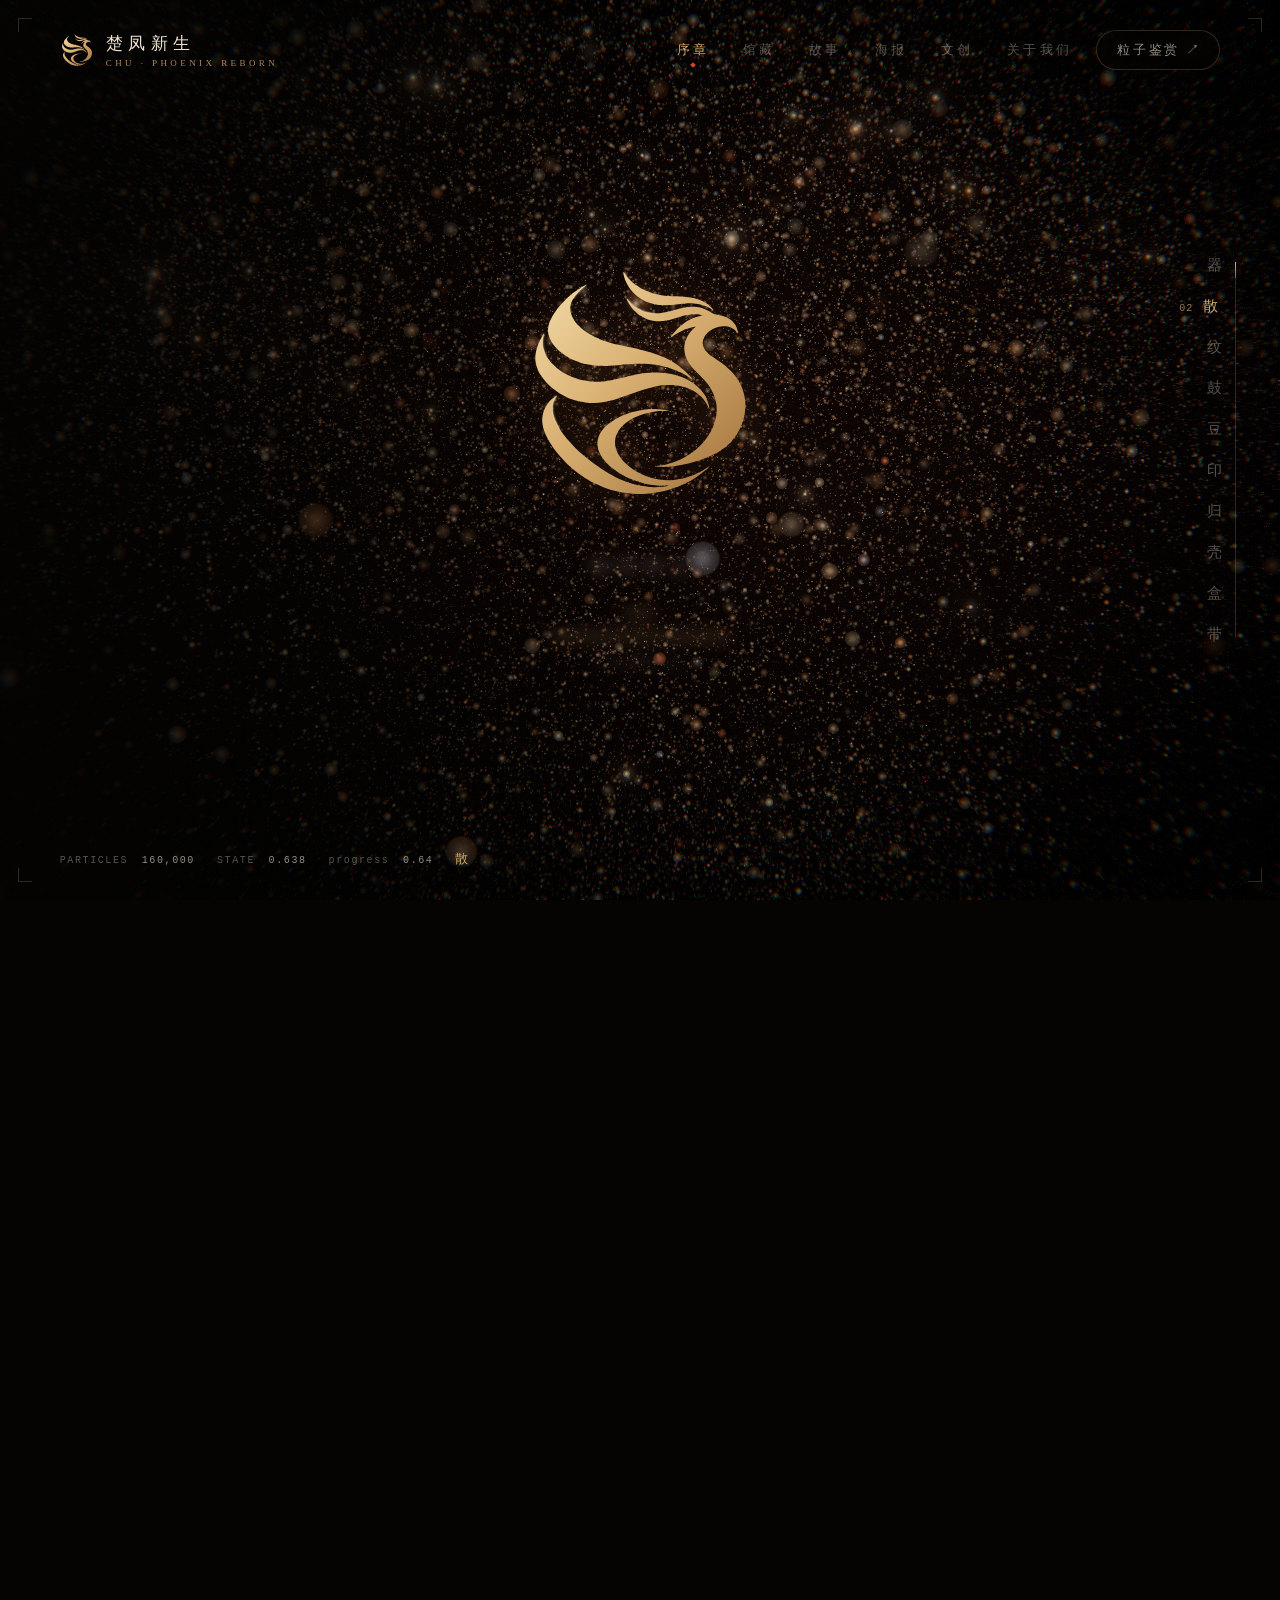
==== index.html @ c7a3b5d4 "发布楚凤新生网站（构建产物） Co-Authored-By: Claude Opus 5.5 <noreply@anthropic.com>" ====
<!doctype html>
<html lang="zh-CN">
  <head>
    <meta charset="UTF-8" />
    <meta name="viewport" content="width=device-width, initial-scale=1.0" />
    <meta name="theme-color" content="#050403" />
    <meta name="description" content="楚凤新生：十六万粒光点在凤鸟承盘漆器、器盖凤纹、双鸟鼓、云鸟漆豆与楚凤新生四字印之间流转，再一粒不差地回到原处。" />
    <title>楚凤新生 · 光散为尘</title>
    <link rel="icon" type="image/svg+xml" href="/logo.svg" />
    <script type="module" crossorigin src="/assets/main-BrrA8MWB.js"></script>
    <link rel="modulepreload" crossorigin href="/assets/three.module-DPgZ_WTG.js">
    <link rel="modulepreload" crossorigin href="/assets/GLTFLoader-CM_xmRyU.js">
    <link rel="modulepreload" crossorigin href="/assets/RoomEnvironment-Cb6mkrGG.js">
    <link rel="stylesheet" crossorigin href="/assets/main-JjT2QVlp.css">
  </head>
  <body>
    <canvas id="gl" aria-label="粒子随滚动在漆器、星尘、凤纹、鸟鼓、漆豆、字印、纹样与手机壳之间变化"></canvas>
    <canvas class="shelf-gl" aria-hidden="true"></canvas>
    <div class="watch-labels" aria-hidden="true"></div>

    <div class="scrim" aria-hidden="true"></div>
    <div class="frame" aria-hidden="true"><i></i><i></i><i></i><i></i></div>

    <header class="top">
      <a class="brand" href="#" aria-label="楚凤新生，回到开端" onclick="scrollTo({top:0,behavior:'smooth'});return false">
        <img src="/logo.svg" alt="" />
        <span><strong>楚凤新生</strong><small>CHU · PHOENIX REBORN</small></span>
      </a>
      <nav class="top-nav" aria-label="栏目">
        <a href="#" data-goto="top" class="is-current">序章</a>
        <a href="#collection" data-goto="collection">馆藏</a>
        <a href="#story" data-goto="story">故事</a>
        <a href="#posters" data-goto="posters">海报</a>
        <a href="#" data-goto="shelf">文创</a>
        <a href="#about" data-goto="about">关于我们</a>
      </nav>
      <a class="top-link" data-inspect href="/viewer.html?inspect=phoenix-imagery-reference">粒子鉴赏 <span aria-hidden="true">↗</span></a>
    </header>

    <nav class="rail" aria-label="章节">
      <span class="rail-track" aria-hidden="true"><span></span></span>
      <button type="button" data-state="0"><em>01</em>器</button>
      <button type="button" data-state="1"><em>02</em>散</button>
      <button type="button" data-state="2"><em>03</em>纹</button>
      <button type="button" data-state="3"><em>04</em>鼓</button>
      <button type="button" data-state="4"><em>05</em>豆</button>
      <button type="button" data-state="5"><em>06</em>印</button>
      <button type="button" data-state="6"><em>07</em>归</button>
      <button type="button" data-state="7" data-to="9" aria-label="08–10 手机壳"><em>08</em>壳</button>
      <button type="button" data-state="10" data-to="12" aria-label="11–13 耳机壳"><em>11</em>盒</button>
      <button type="button" data-state="13" data-to="15" aria-label="14–16 表带"><em>14</em>带</button>
    </nav>

    <main>
      <section class="chapter ch-hero">
        <p class="kicker">楚式漆器 · 十六万粒光</p>
        <h1 class="title-art" aria-label="楚凤新生">
          <span class="t-layer t-body"></span><span class="t-layer t-red"></span><span class="t-layer t-gold"></span><span class="t-layer t-light"></span>
        </h1>
        <p class="lead">光散为尘，聚而为器。</p>
        <p class="body">凤鸟立于盘蛇之上，托起莲瓣盘与器盖。这里的每一粒光，都取自它三维模型的真实表面。</p>
        <button class="begin" type="button" data-action="begin"><span class="begin-line" aria-hidden="true"></span>向下滚动，让它散开</button>
      </section>

      <section class="chapter">
        <p class="kicker"><b>02</b>散 · DISPERSE</p>
        <h2>每一粒，都记得来处</h2>
        <p class="body">散开不是消失。每颗粒子都记着自己的原位，与一条固定的去向；沿同一条路离开，也沿同一条路归来。</p>
      </section>

      <section class="chapter">
        <p class="kicker"><b>03</b>纹 · PATTERN</p>
        <h2>揭开器盖，双凤回旋</h2>
        <p class="body">两只凤鸟绕中央莲纹盘旋，卷云穿插其间。黑漆为地，朱红为纹，黄彩点睛——楚漆器的色彩秩序。</p>
        <p class="note"><i>注</i>器盖纹样依用户参考图补绘，为展示用设计，不作考古复原结论。</p>
      </section>

      <section class="chapter">
        <p class="kicker"><b>04</b>鼓 · BIRDS &amp; DRUM</p>
        <h2>双鸟背立，擎起圆鼓</h2>
        <p class="body">纹样落回另一件器物：一对长颈鸟首背向而立，中间悬起圆面，脚下伏兽承托。凤鸟不只画在器上，也成为器的骨架。</p>
        <p class="note"><i>注</i>粒子取自第二件用户模型的真实表面；外观暂名，器名、年代待核验。</p>
      </section>

      <section class="chapter">
        <p class="kicker"><b>05</b>豆 · CLOUD &amp; BIRD</p>
        <h2>云鸟入器</h2>
        <p class="body">以云鸟纹为骨，把卷云、鸟首与漆色写成一件漆豆的轮廓——器形即字形，纹样开始可以被书写。</p>
        <p class="note"><i>注</i>“云鸟漆豆”出自团队字体海报的中央图形，原创设计。</p>
      </section>

      <section class="chapter">
        <p class="kicker"><b>06</b>印 · SEAL</p>
        <h2>四字成印</h2>
        <p class="body">“楚凤新生”拆为四字，依古印右起竖读：楚、凤、新、生，逐字落定，最后钤上朱边。</p>
        <p class="note"><i>注</i>字形依团队 AI 辅助生成稿拆分重排，非出土文字。</p>
      </section>

      <section class="chapter ch-end">
        <p class="kicker"><b>07</b>归 · RETURN</p>
        <h2>聚而为器</h2>
        <p class="body">所有光点按原路返回，一粒不差。接下来，换你的手来展开它。</p>
        <div class="actions">
          <a class="cta" data-inspect href="#"><span>进入粒子鉴赏</span><span aria-hidden="true">→</span></a>
          <button class="ghost-button" type="button" onclick="scrollTo({top:0,behavior:'smooth'})">回到开端 ↑</button>
        </div>
        <p class="gesture"><span>张掌 · 展开</span><span>握拳 · 聚合</span><span>鉴赏页可开启摄像头手势</span></p>
      </section>

      <section class="chapter">
        <p class="kicker"><b>08</b>绘 · ARTWORK</p>
        <h2>化光为纹</h2>
        <p class="body">器物散去，光点重新排开，铺成一整幅纹样：连续卷云纹偏在一侧奔涌，旁边一枚团窠圆印、一道细金线，大片留白，像一轴展开的画。</p>
      </section>

      <section class="chapter">
        <p class="kicker"><b>09</b>附 · ON THE CASE</p>
        <h2>纹附于器</h2>
        <p class="body">视角一转，整幅纹样收拢、弯折，贴上一只手机壳的背面。光点落到哪里，漆色就漫到哪里。</p>
      </section>

      <section class="chapter ch-shelf">
        <p class="kicker"><b>10</b>列 · SHELF</p>
        <h2>四款，任你抽阅</h2>
        <p class="body shelf-hint">四只手机壳像书一样立着。点一部，把它抽出来看；再点一次，放回去。</p>
        <div class="pick" data-pick>
          <p class="pick-index"><b data-pick-index>01</b> / 04<span class="pick-finish" data-pick-finish></span></p>
          <h3 data-pick-name></h3>
          <p class="pick-sources" data-pick-sources></p>
          <p class="pick-text" data-pick-text></p>
          <div class="pick-actions">
            <button type="button" class="pick-like" data-pick-like aria-pressed="false"><span class="heart" aria-hidden="true"></span><span data-pick-like-label>选这款</span></button>
            <button type="button" class="pick-view" data-pick-view>360° 查看</button>
            <button type="button" class="ghost-button" data-pick-back>放回 <kbd>Esc</kbd></button>
          </div>
        </div>
        <p class="picks"><span>我的选择</span><span data-picks>还没有选</span></p>
        <p class="note"><i>注</i>纹样取自团队提供的楚纹样素材，经提取、排布、配色再设计；手机壳为外观展示模型，不是制造文件。</p>
      </section>

      <section class="chapter">
        <p class="kicker"><b>11</b>展 · UNFOLD</p>
        <h2>一幅横卷</h2>
        <p class="body">手机散回星尘，光点再聚，铺成一只侧立的凤鸟，足与尾俱全，上方一道横向凤纹。这一次，它要去一只耳机壳上。</p>
      </section>

      <section class="chapter">
        <p class="kicker"><b>12</b>合 · ON THE COVER</p>
        <h2>纹合于盒</h2>
        <p class="body">纹样收拢，贴上 AirPods Pro 的外壳正面。光点落定处，漆色漫开，盒身由一道金边的虚影渐成实体。</p>
      </section>

      <section class="chapter ch-pods">
        <p class="kicker"><b>13</b>陈 · DISPLAY</p>
        <h2>六只耳机壳</h2>
        <p class="body shelf-hint">点一只，拿到面前，盒盖会打开；或者转着看一圈。</p>
        <div class="pick" data-pick>
          <p class="pick-index"><b data-pick-index>01</b> / 06<span class="pick-finish" data-pick-finish></span></p>
          <h3 data-pick-name></h3>
          <p class="pick-sources" data-pick-sources></p>
          <p class="pick-text" data-pick-text></p>
          <div class="pick-actions">
            <button type="button" class="pick-like" data-pick-like aria-pressed="false"><span class="heart" aria-hidden="true"></span><span data-pick-like-label>选这款</span></button>
            <button type="button" class="pick-view" data-pick-view>360° 查看</button>
            <button type="button" class="ghost-button" data-pick-back>放回 <kbd>Esc</kbd></button>
          </div>
        </div>
        <p class="picks"><span>我的选择</span><span data-picks>还没有选</span></p>
        <p class="note"><i>注</i>纹样经提取再设计；耳机模型改自 “Air Pods Pro” by bashoot，CC BY 4.0（移除耳塞、加开合盖、重做 UV 与材质）。</p>
      </section>

      <section class="chapter">
        <p class="kicker"><b>14</b>织 · WOVEN</p>
        <h2>一条织带</h2>
        <p class="body">耳机散去，光点再聚，拉成一条笔直的编织表带：金色凤鸟一只接一只排开，两道细金线收住两侧。</p>
      </section>

      <section class="chapter">
        <p class="kicker"><b>15</b>环 · THE LOOP</p>
        <h2>绕腕成环</h2>
        <p class="body">织带从一端卷起，一圈圈收拢成环；环合上的那一刻，表身从上到下亮起来。</p>
      </section>

      <section class="chapter ch-watch">
        <p class="kicker"><b>16</b>佩 · TO WEAR</p>
        <h2>四条表带</h2>
        <p class="body shelf-hint">点一只拿到面前；拉直，就能看到整条纹样。</p>
        <div class="pick" data-pick>
          <p class="pick-index"><b data-pick-index>01</b> / 04<span class="pick-finish" data-pick-finish></span></p>
          <h3 data-pick-name></h3>
          <p class="pick-sources" data-pick-sources></p>
          <p class="pick-text" data-pick-text></p>
          <div class="pick-actions">
            <button type="button" class="pick-like" data-pick-like aria-pressed="false"><span class="heart" aria-hidden="true"></span><span data-pick-like-label>选这款</span></button>
            <button type="button" class="pick-view" data-pick-straight>拉直看纹样</button>
            <button type="button" class="pick-view" data-pick-view>360° 查看</button>
            <button type="button" class="ghost-button" data-pick-back>放回 <kbd>Esc</kbd></button>
          </div>
        </div>
        <p class="picks"><span>我的选择</span><span data-picks>还没有选</span></p>
        <p class="note"><i>注</i>手表模型改自 “Apple Watch Ultra 2” by polyman，CC BY 4.0（楚纹材质、分组、拉直形态与动画）。</p>
      </section>
    </main>

    <aside class="readout" aria-hidden="true">
      <span>PARTICLES <b data-count>—</b></span>
      <span>STATE <b data-readout="state">0.000</b></span>
      <span>progress <b data-readout="progress">0.00</b></span>
      <span class="readout-name" data-readout="name">器</span>
    </aside>

    <div class="showcase" data-showcase hidden>
      <p class="showcase-name" data-showcase-name></p>
      <p class="showcase-hint">拖动旋转 · 滚轮缩放 · Esc 退出</p>
      <button type="button" class="showcase-close" data-showcase-close>退出 360° <kbd>Esc</kbd></button>
    </div>

    <div class="handoff" data-phase="idle" role="status" aria-live="polite">
      <div class="handoff-meter">
        <span class="handoff-percent"><b data-handoff-percent>00</b>%</span>
        <span class="handoff-bar" aria-hidden="true"></span>
        <span class="handoff-note" data-handoff-note>正在凝聚鉴赏空间</span>
      </div>
      <div class="handoff-actions">
        <a class="handoff-open" data-handoff-open href="#" target="_blank" rel="noopener">在新页面打开</a>
        <button type="button" data-handoff-cancel>返回 <kbd>Esc</kbd></button>
      </div>
    </div>

    <div class="loader" role="status" aria-live="polite">
      <div class="loader-inner">
        <div class="logo-stage">
          <!-- logo-draw --><svg class="logo-draw" width="240" height="240" viewBox="0 0 1000 1000" aria-hidden="true"><defs><linearGradient id="logo-gold" x1="0" y1="0" x2="1000" y2="1000" gradientUnits="userSpaceOnUse"><stop offset="0" stop-color="#f7e3b2"/><stop offset="0.45" stop-color="#d9b072"/><stop offset="1" stop-color="#9a6a35"/></linearGradient><linearGradient id="logo-sheen-g"><stop offset="0" stop-color="#fff4da" stop-opacity="0"/><stop offset=".5" stop-color="#fff8ea" stop-opacity=".9"/><stop offset="1" stop-color="#fff4da" stop-opacity="0"/></linearGradient><filter id="logo-soft" x="-10%" y="-10%" width="120%" height="120%"><feGaussianBlur stdDeviation="7"/></filter><path id="logo-s0" d="M444.4 146.0C444.4 146.0 457.8 161.2 464.0 167.1C470.2 173.0 477.1 177.9 481.8 181.4C486.5 184.9 488.2 185.7 492.1 187.9C496.0 190.1 500.9 192.7 505.1 194.6C509.3 196.5 513.4 198.1 517.3 199.4C521.2 200.7 524.5 201.6 528.5 202.6C532.5 203.6 537.4 204.6 541.6 205.2C545.8 205.8 549.1 206.2 553.8 206.4C558.5 206.7 564.2 206.9 569.7 206.7C575.2 206.5 579.0 206.5 586.5 205.4C594.0 204.3 600.6 203.7 614.6 200.3C628.6 196.9 658.1 188.3 670.7 185.1C683.3 181.9 683.6 182.1 690.3 181.1C697.0 180.1 703.2 179.2 710.9 179.1C718.5 178.9 729.0 179.4 736.2 180.2C743.4 180.9 748.6 182.3 753.9 183.6C759.2 184.9 762.9 186.0 768.0 188.1C773.1 190.2 778.6 192.8 784.7 196.0C790.8 199.2 799.9 205.0 804.4 207.4C808.9 209.8 805.2 208.8 811.9 210.5C818.6 212.2 836.6 215.7 844.7 217.8C852.8 220.0 856.0 221.5 860.5 223.4C865.0 225.3 868.4 227.4 871.8 229.5C875.2 231.6 878.1 233.6 881.1 236.1C884.1 238.6 887.2 241.7 889.9 244.7C892.6 247.7 895.0 250.6 897.2 254.0C899.4 257.4 901.4 261.6 902.9 265.2C904.4 268.8 905.5 272.3 906.4 275.6C907.3 278.9 907.8 282.7 908.1 284.9C908.4 287.1 908.2 287.8 908.1 288.6C908.0 289.4 907.3 289.9 907.3 289.9C907.3 289.9 902.0 282.9 899.5 280.2C897.0 277.5 895.0 275.7 892.3 273.6C889.5 271.5 885.8 269.3 883.0 267.8C880.2 266.3 878.3 265.6 875.5 264.6C872.7 263.6 869.3 262.6 866.2 262.0C863.1 261.4 860.5 261.0 856.8 260.8C853.0 260.6 848.2 260.6 843.7 261.0C839.2 261.4 834.2 262.2 829.7 263.2C825.2 264.2 820.9 265.5 816.6 267.1C812.3 268.7 808.4 270.4 804.0 272.7C799.6 275.0 793.9 278.6 790.4 281.1C786.9 283.6 785.4 285.1 782.9 287.5C780.4 289.9 777.8 292.4 775.5 295.2C773.2 298.0 770.8 301.1 768.9 304.5C767.0 307.9 765.1 312.2 763.9 315.8C762.7 319.4 762.1 322.6 761.7 326.0C761.4 329.4 761.3 332.7 761.8 336.3C762.3 339.9 763.3 343.8 764.8 347.5C766.3 351.2 768.5 355.4 770.7 358.8C772.9 362.2 775.9 365.5 778.2 368.1C780.6 370.8 781.5 371.8 784.8 374.7C788.1 377.6 789.3 379.2 797.9 385.4C806.5 391.6 825.5 404.3 836.2 412.1C847.0 419.9 854.5 425.4 862.4 432.1C870.3 438.8 877.7 445.8 883.9 452.3C890.1 458.8 894.4 464.0 899.5 471.0C904.6 478.0 910.1 486.8 914.4 494.4C918.7 502.0 922.1 509.3 925.2 516.8C928.3 524.3 930.7 531.6 932.8 539.3C934.9 546.9 936.6 556.0 937.8 562.7C938.9 569.4 939.3 573.7 939.7 579.5C940.1 585.3 940.5 589.7 940.2 597.3C939.9 604.9 938.5 618.8 937.8 625.3C937.0 631.8 937.0 631.1 935.7 636.6C934.4 642.1 931.9 651.9 930.0 658.1C928.1 664.3 926.6 668.5 924.4 674.0C922.2 679.5 919.5 685.7 917.0 690.8C914.5 695.9 912.4 700.1 909.7 704.8C907.0 709.5 905.3 712.8 901.0 718.9C896.7 725.0 888.7 735.3 883.9 741.1C879.1 746.9 875.8 749.8 872.1 753.5C868.4 757.2 865.5 759.8 861.5 763.1C857.5 766.4 853.1 769.9 848.4 773.3C843.7 776.7 840.8 778.9 833.2 783.4C825.6 787.9 813.9 794.6 802.6 800.0C791.3 805.4 776.6 811.2 765.2 815.6C753.8 820.0 746.8 822.4 734.3 826.1C721.8 829.8 703.9 834.6 690.3 837.8C676.7 840.9 665.2 843.0 652.9 845.0C640.6 847.0 628.1 848.7 616.4 849.5C604.7 850.3 590.9 850.0 582.8 849.9C574.7 849.8 571.7 849.4 568.0 848.9C564.3 848.4 560.7 847.0 560.7 847.0C560.7 847.0 581.4 844.7 589.3 843.5C597.2 842.3 601.5 841.3 608.0 839.7C614.5 838.1 622.5 835.9 628.6 834.0C634.7 832.1 638.4 830.7 644.5 828.4C650.6 826.1 658.6 823.0 665.1 820.0C671.6 817.0 677.2 814.3 683.8 810.7C690.3 807.1 698.9 801.8 704.4 798.4C709.9 795.0 711.0 794.2 716.5 790.1C722.0 786.0 731.3 778.6 737.1 773.7C742.9 768.8 746.9 764.8 751.1 760.6C755.3 756.4 758.0 753.5 762.3 748.6C766.5 743.7 772.0 737.2 776.6 731.0C781.2 724.8 785.9 717.5 789.6 711.4C793.3 705.3 796.3 699.8 799.0 694.5C801.7 689.2 803.6 685.1 805.8 679.6C808.0 674.1 810.2 667.7 812.0 661.8C813.8 655.9 815.5 648.8 816.6 644.0C817.7 639.2 817.9 637.5 818.5 632.8C819.1 628.1 819.8 620.8 820.0 616.0C820.2 611.2 820.1 608.3 819.9 603.8C819.7 599.3 819.3 593.9 818.6 588.9C817.9 583.9 817.1 579.2 815.9 573.9C814.6 568.6 812.8 562.4 811.1 557.1C809.4 551.8 808.1 547.9 805.5 542.1C802.9 536.3 799.4 529.3 795.3 522.4C791.1 515.5 786.3 508.2 780.6 500.9C774.9 493.6 770.6 488.6 761.0 478.5C751.4 468.4 731.8 449.6 723.1 440.2C714.4 430.8 712.3 427.2 708.7 422.4C705.1 417.5 703.6 415.0 701.3 411.1C699.0 407.2 696.8 403.1 694.9 399.0C693.0 394.9 691.3 391.0 689.9 386.8C688.5 382.6 687.2 378.4 686.3 373.7C685.4 369.0 684.7 363.8 684.4 358.8C684.1 353.8 684.0 349.3 684.6 343.8C685.2 338.3 686.5 331.1 687.8 326.0C689.1 320.9 691.0 316.8 692.6 312.9C694.2 309.0 695.2 306.7 697.5 302.7C699.8 298.7 702.9 293.3 706.2 288.9C709.5 284.5 713.0 280.6 717.1 276.5C721.2 272.4 728.6 266.5 731.1 264.3C733.6 262.1 731.9 263.4 731.9 263.4C731.9 263.4 731.5 262.4 731.5 262.4C731.5 262.4 725.4 263.1 721.2 264.0C717.0 264.9 711.0 266.4 706.2 267.8C701.4 269.2 696.9 270.7 692.2 272.4C687.5 274.1 684.0 275.5 678.2 278.2C672.4 280.9 664.0 285.0 657.6 288.6C651.2 292.2 644.5 296.6 639.8 299.7C635.1 302.8 631.7 305.9 629.5 307.3C627.3 308.7 626.7 308.3 626.7 308.3C626.7 308.3 627.1 306.5 628.4 304.5C629.6 302.5 630.1 301.3 634.2 296.3C638.3 291.3 647.6 280.1 652.9 274.3C658.2 268.5 661.2 265.9 666.0 261.7C670.8 257.4 676.4 252.8 681.9 248.8C687.4 244.8 692.6 241.4 698.7 237.9C704.8 234.4 712.3 230.8 718.4 228.1C724.5 225.4 728.1 224.1 735.2 222.0C742.3 219.9 760.9 215.7 760.9 215.7C760.9 215.7 757.7 214.1 753.9 213.3C750.1 212.5 743.0 211.5 738.0 211.0C733.0 210.5 728.5 210.5 724.0 210.5C719.5 210.5 716.8 210.4 710.9 211.2C705.0 212.0 695.4 213.7 688.5 215.2C681.6 216.7 679.6 217.2 669.8 220.1C660.0 223.0 640.7 229.6 629.5 232.6C618.3 235.6 609.7 237.0 602.4 238.2C595.1 239.4 590.3 239.4 585.6 239.6C580.9 239.8 578.8 239.8 574.4 239.6C570.0 239.4 563.9 238.9 559.4 238.4C554.9 237.9 552.2 237.5 547.2 236.3C542.2 235.1 535.1 233.1 529.5 231.1C523.9 229.1 519.2 227.1 513.6 224.2C508.0 221.2 501.1 217.1 495.8 213.4C490.5 209.7 486.6 206.7 481.8 202.2C477.0 197.7 470.9 191.4 466.8 186.6C462.7 181.8 460.3 178.4 457.2 173.6C454.1 168.8 450.1 161.8 448.0 157.7C445.9 153.6 445.0 151.2 444.3 149.3C443.6 147.4 443.7 146.5 443.7 146.5C443.7 146.5 444.4 146.0 444.4 146.0Z" pathLength="1"/><path id="logo-s1" d="M429.9 37.0C429.6 34.2 430.3 36.3 430.3 36.3C430.3 36.3 430.0 34.9 432.2 37.7C434.4 40.5 439.7 48.3 443.4 52.9C447.1 57.5 449.4 60.4 454.6 65.4C459.8 70.4 467.1 77.3 474.4 82.9C481.7 88.5 492.4 95.2 498.6 99.1C504.8 103.0 507.0 103.9 511.7 106.3C516.4 108.7 519.5 110.4 526.7 113.2C533.9 116.0 547.5 120.9 554.7 123.2C561.9 125.5 564.1 125.9 569.7 127.2C575.3 128.5 579.8 129.6 588.4 130.8C597.0 132.0 608.0 133.5 621.1 134.4C634.2 135.3 655.2 135.6 666.9 136.2C678.6 136.8 683.2 137.1 691.3 138.0C699.4 138.9 707.8 140.0 715.6 141.5C723.4 143.0 730.4 144.5 738.0 147.0C745.6 149.5 754.2 152.8 761.4 156.3C768.6 159.8 776.1 164.5 781.1 167.8C786.1 171.1 788.2 173.3 791.3 176.0C794.4 178.7 797.0 181.2 799.5 183.9C802.0 186.6 805.0 190.4 806.4 192.3C807.8 194.2 807.7 194.5 807.9 195.1C808.1 195.7 807.5 196.0 807.5 196.0C807.5 196.0 795.4 188.0 789.5 184.7C783.6 181.4 778.9 178.9 772.4 176.4C765.9 173.9 756.7 171.1 750.2 169.4C743.7 167.7 739.6 167.1 733.4 166.3C727.2 165.5 719.8 164.9 712.8 164.7C705.8 164.5 705.8 163.8 691.3 165.0C676.8 166.2 641.5 170.9 625.8 172.2C610.0 173.5 604.1 173.0 596.8 173.0C589.5 173.0 587.9 172.7 581.8 172.0C575.7 171.3 566.5 169.8 560.3 168.6C554.1 167.3 549.7 166.1 544.4 164.5C539.1 162.9 534.1 161.2 528.5 158.9C522.9 156.6 517.2 154.0 510.8 150.4C504.4 146.8 496.1 141.4 490.2 137.1C484.3 132.8 480.1 129.3 475.2 124.6C470.3 119.9 465.2 114.3 460.9 109.1C456.6 103.9 453.2 99.1 449.6 93.2C446.0 87.3 442.2 80.2 439.3 73.5C436.4 66.8 433.8 59.0 432.2 52.9C430.6 46.8 430.2 39.8 429.9 37.0Z" pathLength="1"/><path id="logo-s2" d="M273.8 88.5C273.8 88.5 274.9 87.8 271.8 90.3C268.7 92.8 260.0 99.8 255.4 103.8C250.8 107.8 248.2 110.2 244.2 114.4C240.2 118.6 234.6 124.9 231.3 128.7C228.0 132.5 226.8 134.3 224.6 137.4C222.4 140.5 220.0 143.9 217.9 147.4C215.8 150.9 213.6 155.3 212.2 158.6C210.8 161.9 210.1 163.6 209.2 167.0C208.3 170.4 207.2 175.3 206.8 179.2C206.4 183.1 206.5 186.8 206.7 190.4C206.9 194.0 207.3 197.1 208.1 200.7C208.8 204.3 209.9 208.2 211.2 211.9C212.5 215.7 213.8 219.1 215.9 223.2C218.0 227.3 220.8 232.2 223.5 236.3C226.2 240.4 228.9 244.0 232.0 247.8C235.1 251.6 238.9 255.7 242.3 259.2C245.8 262.7 247.2 264.5 252.7 269.0C258.2 273.5 267.2 280.7 275.1 286.0C283.0 291.3 291.1 296.1 300.3 300.9C309.5 305.7 321.8 311.3 330.2 314.9C338.6 318.5 343.6 320.2 350.8 322.7C358.0 325.2 364.6 327.3 373.3 329.8C382.0 332.3 382.6 333.0 403.2 337.7C423.8 342.4 475.0 353.0 496.7 357.9C518.4 362.8 520.6 363.5 533.2 367.2C545.8 370.9 560.3 375.4 572.5 379.9C584.7 384.4 595.8 389.2 606.2 394.2C616.6 399.2 627.3 405.3 635.1 409.8C642.9 414.3 647.4 417.5 652.9 421.3C658.4 425.1 662.9 428.5 667.9 432.4C672.9 436.3 677.8 440.4 682.8 444.8C687.8 449.2 692.7 453.8 697.6 458.8C702.5 463.8 708.4 470.5 712.0 474.7C715.6 478.9 719.0 484.1 719.0 484.1C719.0 484.1 718.4 484.8 718.4 484.8C718.4 484.8 720.3 486.3 717.5 484.4C714.7 482.5 707.2 476.9 701.6 473.2C696.0 469.5 689.4 465.6 683.8 462.4C678.2 459.2 674.0 456.9 667.9 454.0C661.8 451.1 656.4 448.2 647.3 444.7C638.2 441.1 623.4 435.8 613.1 432.7C602.8 429.6 592.7 427.4 585.6 425.8C578.5 424.2 578.9 424.1 570.6 423.0C562.3 421.9 548.5 419.8 536.0 418.9C523.5 418.0 508.4 417.5 495.8 417.5C483.2 417.5 480.7 417.4 460.3 418.8C439.9 420.2 391.6 424.8 373.3 426.1C355.1 427.5 359.1 426.9 350.8 426.9C342.5 426.9 331.9 426.7 323.7 426.3C315.4 425.9 309.1 425.4 301.3 424.4C293.5 423.4 285.6 422.4 276.9 420.5C268.2 418.6 257.5 415.9 248.9 413.3C240.3 410.7 232.1 407.4 225.5 404.8C218.9 402.2 214.6 400.1 209.6 397.6C204.6 395.1 200.1 392.6 195.6 390.0C191.1 387.4 187.0 384.8 182.5 381.7C178.0 378.6 172.6 374.6 168.4 371.3C164.2 368.0 161.1 365.3 157.2 361.6C153.3 357.9 148.8 353.4 145.1 349.3C141.4 345.2 138.3 341.3 135.3 337.3C132.3 333.3 129.4 328.7 127.2 325.1C125.0 321.5 123.9 319.5 122.2 315.8C120.5 312.1 118.2 306.3 116.9 302.7C115.7 299.1 115.3 297.6 114.7 294.2C114.1 290.8 113.3 286.0 113.1 282.1C112.9 278.2 113.1 274.5 113.4 270.9C113.7 267.3 114.0 264.2 114.8 260.6C115.5 257.0 116.6 253.2 117.9 249.3C119.2 245.4 119.9 242.6 122.4 237.2C124.9 231.8 128.6 223.9 132.8 216.6C137.1 209.3 142.9 200.6 147.9 193.6C152.9 186.6 156.9 181.7 162.8 174.8C168.7 168.0 175.9 159.9 183.4 152.5C190.9 145.1 200.7 136.3 207.7 130.3C214.7 124.3 218.0 121.6 225.5 116.3C233.0 111.0 245.6 102.8 252.6 98.4C259.6 94.0 264.2 91.8 267.6 90.1C271.0 88.4 273.2 88.0 273.2 88.0C273.2 88.0 273.8 88.5 273.8 88.5Z" pathLength="1"/><path id="logo-s3" d="M95.5 294.5C95.5 294.5 93.2 304.9 92.4 310.1C91.6 315.4 90.9 321.2 90.7 326.0C90.5 330.8 90.8 334.7 91.2 339.1C91.6 343.5 92.0 347.4 93.2 352.2C94.4 357.0 96.3 363.0 98.3 368.1C100.3 373.2 102.6 378.0 105.4 383.1C108.2 388.2 112.1 394.1 115.1 398.5C118.1 402.9 120.3 405.6 123.4 409.3C126.5 413.0 129.3 416.3 133.6 420.5C137.8 424.7 143.1 429.7 148.9 434.5C154.7 439.3 162.8 445.3 168.4 449.2C174.0 453.1 177.5 455.0 182.5 457.9C187.5 460.8 192.0 463.4 198.4 466.4C204.8 469.4 213.8 473.3 220.8 476.0C227.8 478.7 234.1 480.5 240.5 482.4C246.9 484.2 251.4 485.6 259.2 487.1C267.0 488.6 279.1 490.6 287.2 491.6C295.3 492.6 300.9 492.7 307.8 492.9C314.7 493.1 320.8 493.2 328.4 492.9C336.0 492.6 343.2 492.3 353.6 490.9C364.0 489.5 368.9 489.1 391.0 484.3C413.1 479.5 464.6 466.7 486.4 462.1C508.2 457.5 510.9 457.9 522.0 456.7C533.1 455.4 541.7 454.8 552.8 454.6C563.9 454.4 577.8 454.7 588.4 455.4C599.0 456.1 607.2 457.2 616.4 458.6C625.6 460.1 633.8 461.5 643.6 464.1C653.4 466.7 666.0 470.8 675.4 474.4C684.8 478.0 692.1 481.6 699.7 485.6C707.3 489.6 714.2 493.7 721.2 498.6C728.2 503.5 735.8 509.8 741.6 515.0C747.4 520.2 750.9 524.0 755.8 530.1C760.7 536.2 767.1 545.0 771.0 551.4C774.9 557.8 776.7 561.9 779.3 568.3C781.9 574.7 784.9 583.9 786.5 589.8C788.1 595.7 788.5 600.7 788.9 603.8C789.2 606.9 788.6 608.5 788.6 608.5C788.6 608.5 780.7 591.2 776.7 584.2C772.7 577.2 768.8 571.7 764.5 566.4C760.2 561.1 756.3 556.9 751.1 552.2C745.9 547.5 739.5 542.3 733.4 538.1C727.3 533.9 720.3 530.1 714.5 527.1C708.7 524.1 703.2 522.0 698.7 520.2C694.2 518.4 692.8 517.8 687.5 516.3C682.2 514.8 675.1 512.5 666.9 511.0C658.6 509.5 646.7 507.8 638.0 507.1C629.3 506.4 622.1 506.5 614.6 506.7C607.1 506.9 600.0 507.4 593.1 508.2C586.2 508.9 580.4 509.9 573.4 511.2C566.4 512.5 558.3 514.1 551.0 515.9C543.7 517.7 536.5 519.7 529.5 521.8C522.5 523.9 529.8 521.2 508.9 528.4C488.0 535.6 426.9 557.3 404.1 564.8C381.3 572.3 382.6 571.0 372.3 573.4C362.0 575.8 353.1 577.7 342.4 579.2C331.6 580.7 318.7 581.9 307.8 582.2C296.9 582.5 287.0 582.1 276.9 581.2C266.8 580.3 254.8 578.1 247.0 576.6C239.2 575.1 235.8 574.0 230.2 572.4C224.6 570.8 219.0 569.0 213.3 566.9C207.6 564.8 202.4 562.9 195.9 559.9C189.4 556.9 181.5 553.1 174.1 548.9C166.7 544.7 157.4 538.6 151.6 534.8C145.8 531.0 144.2 529.5 139.5 525.9C134.8 522.2 128.8 517.5 123.6 512.9C118.4 508.3 113.3 503.2 108.4 498.1C103.5 493.0 98.8 487.8 94.3 482.2C89.8 476.6 85.1 469.8 81.7 464.5C78.3 459.2 76.5 455.9 73.9 450.4C71.3 444.9 68.3 438.1 66.2 431.7C64.1 425.3 62.4 416.8 61.4 412.1C60.4 407.4 60.6 407.1 60.4 403.7C60.1 400.3 59.8 396.2 59.9 391.5C60.0 386.8 60.4 381.4 61.3 375.6C62.2 369.8 63.6 362.8 65.2 356.9C66.8 351.0 68.9 345.2 70.8 340.1C72.7 335.0 74.3 331.1 76.7 326.0C79.1 320.9 82.5 314.1 85.2 309.2C87.9 304.3 91.1 299.0 92.7 296.5C94.3 294.0 94.6 294.2 94.6 294.2C94.6 294.2 95.5 294.5 95.5 294.5Z" pathLength="1"/><path id="logo-s4" d="M149.7 552.9C149.7 552.9 150.5 552.7 149.6 554.2C148.7 555.7 145.9 558.7 144.1 561.7C142.2 564.7 139.9 569.0 138.5 572.1C137.1 575.2 136.2 577.6 135.4 580.4C134.6 583.2 133.9 585.9 133.4 588.9C132.9 591.9 132.4 594.8 132.2 598.2C132.0 601.6 131.8 605.2 132.1 609.4C132.3 613.6 133.1 619.8 133.7 623.5C134.3 627.2 134.6 628.3 135.5 631.9C136.4 635.5 137.8 640.5 139.4 645.0C141.0 649.5 141.9 652.5 145.0 659.0C148.1 665.5 153.5 676.3 158.0 684.2C162.5 692.1 165.8 697.5 172.2 706.2C178.5 714.9 187.8 726.9 196.1 736.6C204.4 746.3 212.5 755.1 221.8 764.5C231.1 773.9 239.4 782.1 251.7 792.8C264.0 803.5 282.2 818.5 295.6 828.9C309.0 839.3 320.2 847.2 332.1 855.2C344.0 863.2 355.9 870.7 366.7 877.0C377.5 883.3 386.6 888.2 396.7 893.2C406.8 898.2 417.1 902.9 427.5 907.1C437.9 911.3 450.2 915.6 459.3 918.6C468.4 921.6 474.5 923.1 481.8 924.9C489.1 926.7 493.6 928.0 503.3 929.6C513.0 931.2 529.9 933.4 539.7 934.3C549.5 935.2 555.7 935.2 562.2 935.2C568.8 935.2 572.5 935.1 579.0 934.6C585.5 934.1 595.5 933.2 601.5 932.5C607.5 931.8 611.8 930.9 615.0 930.2C618.2 929.5 621.0 928.4 621.0 928.4C621.0 928.4 597.7 928.9 589.3 928.8C580.9 928.7 576.7 928.3 570.6 927.9C564.5 927.5 559.6 927.0 552.8 926.1C545.9 925.2 537.5 923.9 529.5 922.3C521.5 920.7 512.8 918.6 505.1 916.5C497.5 914.4 491.4 912.5 483.6 909.7C475.8 906.9 465.1 902.7 458.4 899.9C451.7 897.1 448.9 895.7 443.4 893.0C437.9 890.3 432.2 887.5 425.6 883.7C419.0 879.9 410.6 874.9 403.7 870.4C396.8 865.9 390.0 860.8 384.5 856.6C379.0 852.4 375.6 849.7 370.5 845.0C365.4 840.3 358.2 833.3 353.6 828.3C349.0 823.3 346.3 819.6 343.1 815.2C339.9 810.8 337.1 806.8 334.5 802.1C331.9 797.4 329.1 791.5 327.3 787.1C325.5 782.7 324.6 780.3 323.5 775.9C322.4 771.5 321.2 765.4 320.6 760.9C320.1 756.4 320.0 752.8 320.2 748.8C320.4 744.8 320.7 741.0 321.6 736.6C322.5 732.2 324.0 727.1 325.6 722.7C327.2 718.3 328.8 714.6 331.1 710.4C333.4 706.2 336.6 701.4 339.6 697.4C342.6 693.4 346.1 689.3 349.1 686.1C352.1 682.9 353.4 681.5 357.4 678.0C361.4 674.5 368.0 669.0 373.3 665.0C378.6 661.0 383.2 658.0 389.4 654.3C395.6 650.5 404.5 645.7 410.7 642.5C416.9 639.3 420.4 637.6 426.6 635.0C432.8 632.4 440.8 629.2 448.1 626.6C455.4 624.0 463.9 621.4 470.5 619.5C477.1 617.6 479.0 617.0 487.4 615.4C495.8 613.8 509.9 611.0 521.0 609.8C532.1 608.5 542.4 607.9 553.8 607.9C565.2 607.9 579.8 608.9 589.3 609.7C598.8 610.5 605.7 611.8 610.8 612.7C615.9 613.6 619.7 615.0 619.7 615.0C619.7 615.0 621.5 615.6 615.5 615.7C609.5 615.9 593.4 615.4 583.7 615.9C574.0 616.4 567.0 617.1 557.5 618.6C548.0 620.1 536.9 622.4 526.7 625.1C516.5 627.8 505.4 631.3 496.2 634.7C487.0 638.1 479.7 641.4 471.5 645.7C463.3 650.0 454.6 655.1 447.2 660.3C439.8 665.5 432.1 672.4 427.3 676.8C422.5 681.1 420.8 683.4 418.2 686.4C415.6 689.4 413.7 692.0 411.6 694.9C409.6 697.8 407.6 700.8 405.9 703.9C404.2 707.0 402.5 710.4 401.2 713.2C399.9 716.0 399.3 717.4 398.3 720.7C397.3 724.0 395.8 727.8 395.1 732.9C394.4 738.0 393.7 745.4 394.0 751.6C394.3 757.8 395.2 764.1 396.9 770.3C398.5 776.5 401.9 784.3 403.9 789.0C405.9 793.7 406.5 794.5 408.8 798.4C411.1 802.3 415.3 808.7 417.9 812.4C420.5 816.1 421.5 817.4 424.5 820.8C427.5 824.2 430.8 828.2 435.8 833.0C440.9 837.8 449.2 845.2 454.8 849.8C460.4 854.4 463.9 856.7 469.6 860.5C475.3 864.3 481.1 868.1 489.2 872.4C497.3 876.7 510.1 882.6 518.2 886.1C526.3 889.6 531.4 891.2 537.9 893.3C544.4 895.4 550.8 897.1 557.5 898.7C564.2 900.3 571.6 901.7 578.1 902.7C584.6 903.7 589.8 904.3 596.8 904.8C603.8 905.3 612.9 905.6 620.2 905.6C627.5 905.6 633.3 905.2 640.8 904.5C648.3 903.8 657.5 902.5 665.1 901.1C672.7 899.7 679.8 898.0 686.6 896.2C693.5 894.4 700.1 892.2 706.2 890.1C712.3 888.0 716.6 886.5 723.1 883.7C729.6 880.9 738.9 876.7 745.5 873.4C752.1 870.1 756.1 867.9 763.0 863.8C769.9 859.7 782.3 851.4 786.7 848.7C791.1 846.1 789.6 847.9 789.6 847.9C789.6 847.9 787.5 850.9 784.8 853.5C782.1 856.1 780.1 858.2 773.6 863.5C767.1 868.8 754.0 879.2 745.5 885.3C737.0 891.4 731.2 895.3 722.9 900.3C714.6 905.3 703.7 911.3 695.9 915.4C688.1 919.5 684.4 921.3 676.3 924.9C668.2 928.5 657.1 933.2 647.1 936.8C637.1 940.4 626.6 943.6 616.4 946.5C606.1 949.4 595.1 952.1 585.6 954.2C576.1 956.3 568.9 957.5 559.4 958.9C549.9 960.3 538.3 961.6 528.5 962.4C518.7 963.2 510.0 963.5 500.5 963.5C491.0 963.5 481.0 963.3 471.5 962.7C462.0 962.1 453.1 961.2 443.4 959.9C433.7 958.6 422.9 956.9 413.5 955.0C404.1 953.1 395.7 951.0 387.3 948.8C378.9 946.5 371.1 944.2 363.0 941.5C354.9 938.8 348.1 936.4 338.7 932.5C329.3 928.6 317.5 923.4 306.9 918.1C296.3 912.8 284.6 906.2 275.1 900.5C265.6 894.8 258.6 890.1 249.8 883.8C241.0 877.5 230.2 869.2 222.4 862.9C214.6 856.6 209.5 852.1 203.0 846.1C196.5 840.1 191.0 835.1 183.4 827.1C175.8 819.1 165.0 807.5 157.4 798.4C149.8 789.3 143.5 781.0 137.6 772.7C131.7 764.4 126.6 756.7 121.7 748.7C116.8 740.7 112.3 732.8 108.2 724.5C104.1 716.2 100.1 706.9 97.3 699.2C94.5 691.6 92.9 685.5 91.5 678.6C90.1 671.8 89.2 664.6 88.9 658.1C88.6 651.6 88.9 645.8 89.8 639.4C90.7 633.0 92.8 624.7 94.2 619.7C95.6 614.7 96.6 612.8 98.0 609.4C99.4 606.0 101.0 602.5 102.8 599.1C104.6 595.7 106.2 592.7 108.6 589.2C111.0 585.7 114.3 581.1 117.0 577.9C119.7 574.7 121.5 572.7 124.5 569.9C127.5 567.1 131.2 563.8 134.8 561.2C138.4 558.6 143.3 555.6 145.8 554.2C148.3 552.8 149.7 552.9 149.7 552.9Z" pathLength="1"/><mask id="logo-s0-m" maskUnits="userSpaceOnUse" x="0" y="0" width="1000" height="1000"><use href="#logo-s0" class="logo-pen" style="--at:0.1s;--dur:1.7s"/></mask><mask id="logo-s1-m" maskUnits="userSpaceOnUse" x="0" y="0" width="1000" height="1000"><use href="#logo-s1" class="logo-pen" style="--at:0.45s;--dur:1.0s"/></mask><mask id="logo-s2-m" maskUnits="userSpaceOnUse" x="0" y="0" width="1000" height="1000"><use href="#logo-s2" class="logo-pen" style="--at:0.75s;--dur:1.1s"/></mask><mask id="logo-s3-m" maskUnits="userSpaceOnUse" x="0" y="0" width="1000" height="1000"><use href="#logo-s3" class="logo-pen" style="--at:0.95s;--dur:1.1s"/></mask><mask id="logo-s4-m" maskUnits="userSpaceOnUse" x="0" y="0" width="1000" height="1000"><use href="#logo-s4" class="logo-pen" style="--at:1.2s;--dur:1.5s"/></mask><mask id="logo-all" maskUnits="userSpaceOnUse" x="0" y="0" width="1000" height="1000"><g fill="#fff"><use href="#logo-s0"/><use href="#logo-s1"/><use href="#logo-s2"/><use href="#logo-s3"/><use href="#logo-s4"/></g></mask></defs><g class="logo-ink" fill="url(#logo-gold)"><use href="#logo-s0" mask="url(#logo-s0-m)"/><use href="#logo-s1" mask="url(#logo-s1-m)"/><use href="#logo-s2" mask="url(#logo-s2-m)"/><use href="#logo-s3" mask="url(#logo-s3-m)"/><use href="#logo-s4" mask="url(#logo-s4-m)"/></g><g class="logo-edge"><use href="#logo-s0" style="--at:0.1s;--dur:1.7s"/><use href="#logo-s1" style="--at:0.45s;--dur:1.0s"/><use href="#logo-s2" style="--at:0.75s;--dur:1.1s"/><use href="#logo-s3" style="--at:0.95s;--dur:1.1s"/><use href="#logo-s4" style="--at:1.2s;--dur:1.5s"/></g><g class="logo-flow"><use href="#logo-s0"/><use href="#logo-s1"/><use href="#logo-s2"/><use href="#logo-s3"/><use href="#logo-s4"/></g><g mask="url(#logo-all)"><g transform="rotate(24 500.0 500.0)"><rect class="logo-sheen" x="-700" y="-300" width="360" height="1600" fill="url(#logo-sheen-g)"/></g></g></svg><!-- /logo-draw -->
          <video class="logo-intro" src="/logo/draw.mp4" muted autoplay playsinline preload="auto" aria-hidden="true"></video>
        </div>
        <script>
          // Before any module loads: play the painting video, or let the SVG paint itself if the video
          // cannot start; window.__logoDrawn resolves when the logo is whole (main.js waits for it).
          (() => {
            const loader = document.querySelector('.loader'), video = loader.querySelector('.logo-intro');
            let resolve;
            window.__logoDrawn = new Promise(r => { resolve = r; });
            const drawn = () => { loader.classList.add('is-drawn'); resolve(); };
            const live = () => {
              if (loader.classList.contains('is-drawn') || loader.classList.contains('is-live')) return;
              loader.classList.add('is-live');
              setTimeout(drawn, 2900);
            };
            if (matchMedia('(prefers-reduced-motion: reduce)').matches) { loader.classList.add('is-still'); video.remove(); resolve(); return; }
            video.addEventListener('ended', () => { if (!loader.classList.contains('is-live')) drawn(); });
            video.addEventListener('error', live, true);
            video.play()?.catch(live);
            setTimeout(() => { if (video.currentTime === 0) live(); }, 1600);
          })();
        </script>
        <p class="loader-title">楚凤新生</p>
        <p class="loader-count"><span data-load>000</span></p>
        <span class="loader-bar" aria-hidden="true"></span>
        <p class="loader-note">正在凝聚光点</p>
      </div>
    </div>

    <div class="spacer" aria-hidden="true"></div>

    <!-- 卷二：散为星尘之后，回到真实器物、故事与做它的人。内容取自 V9 网页。 -->
    <div class="volume">
      <section class="vol vol-collection" id="collection" aria-labelledby="collection-title">
        <header class="vol-head reveal">
          <p class="kicker"><b>17</b>藏 · COLLECTION</p>
          <h2 id="collection-title" class="vol-title">十五件真器</h2>
          <p class="vol-lead">光点散去，回到实物。以下是湖北省博物馆的馆方照片：十四件出自随州擂鼓墩一号墓，一件为明代梁庄王墓玉带，用作时代对照。</p>
          <p class="tag tag-real"><i></i>可靠出处 · 馆方实物图像</p>
        </header>
        <div class="gallery reveal" data-gallery>
          <div class="gallery-track" data-gallery-track tabindex="0" aria-label="馆藏展品，可横向滚动"></div>
          <div class="gallery-bar">
            <span class="gallery-count"><b data-gallery-index>01</b> / <span data-gallery-total>15</span></span>
            <span class="gallery-progress" aria-hidden="true"><span></span></span>
            <span class="gallery-nav">
              <button type="button" data-gallery-prev aria-label="上一组">←</button>
              <button type="button" data-gallery-next aria-label="下一组">→</button>
            </span>
          </div>
        </div>
        <p class="vol-fine reveal">图像由湖北省博物馆提供，经 Google 艺术与文化合作数字展发布，版权归原权利人，仅作课程展示。点开任一件可看年代、出土地与原始记录。</p>
      </section>

      <section class="vol vol-story" id="story" aria-labelledby="story-title">
        <header class="vol-head reveal">
          <p class="kicker"><b>18</b>述 · CULTURAL STORY</p>
          <h2 id="story-title" class="vol-title">楚地有凤，其鸣九霄</h2>
          <p class="vol-lead">在楚地，漆器不只是日常之器，也承载着对天地、自然与生命的浪漫表达。凤鸟纹是其中最重要的象征之一。</p>
        </header>
        <ol class="pillars">
          <li class="reveal"><em>01</em><h3>楚地浪漫精神</h3><p>瑰丽想象与自由精神，构成楚文化独特的审美气质。</p></li>
          <li class="reveal"><em>02</em><h3>凤鸟纹的寓意</h3><p>凤鸟翱翔，连接天地，寄托对美好、重生与永恒的向往。</p></li>
          <li class="reveal"><em>03</em><h3>漆艺与礼制</h3><p>精湛的漆艺与礼仪制度相结合，体现楚人对天地秩序的理解。</p></li>
          <li class="reveal"><em>04</em><h3>从文物到当代设计</h3><p>传统纹样在当代焕发新生，让楚的美学走进现代生活。</p></li>
        </ol>
        <figure class="quote reveal">
          <blockquote>楚人重想象，极浪漫，<br />以凤鸟写天地之思，以漆彩绘生命之美。</blockquote>
          <figcaption>楚凤新生项目策展文案，非史料引文</figcaption>
        </figure>
        <div class="timeline" data-timeline>
          <span class="timeline-line" aria-hidden="true"><span></span></span>
          <ol>
            <li class="reveal"><b>春秋战国</b><p>楚地绮丽，形成独特的文化传统与艺术风格。</p></li>
            <li class="reveal"><b>秦汉时期</b><p>漆器工艺趋于成熟，凤鸟纹广泛流行。</p></li>
            <li class="reveal"><b>魏晋以后</b><p>楚文化影响深远，凤鸟意象不断演变。</p></li>
            <li class="reveal"><b>当代新生</b><p>传统纹样融入现代设计，续写楚文化的时代故事。</p></li>
          </ol>
        </div>
        <p class="note reveal"><i>注</i>脉络为项目策展概述，便于理解，不作断代结论；具体器物以馆方资料为准。</p>
      </section>

      <!-- 映：团队的三张动态海报。视频在接近屏幕时才加载（src/posters.js），素材处理见 tools/import-posters.py。 -->
      <section class="vol vol-posters" id="posters" aria-labelledby="posters-title">
        <header class="vol-head reveal">
          <p class="kicker"><b>19</b>映 · MOTION POSTERS</p>
          <h2 id="posters-title" class="vol-title">三帧流光</h2>
          <p class="vol-lead">把器物重新放回光里：漆豆散为星尘，又一粒粒聚回原形；盖豆在暗处缓缓转身；鸟架鼓前，金凤起落。</p>
          <p class="tag tag-ai"><i></i>设计作品 · 团队动态海报</p>
        </header>
        <div class="posters">
          <figure class="poster poster-tall reveal" data-poster="qiyu" data-sizes="720,540" data-av1="0" data-key>
            <div class="poster-frame">
              <video muted playsinline loop preload="none" aria-label="动态海报《漆羽流光》：漆豆由粒子聚合、散开、再聚合"></video>
              <button class="poster-play" type="button" aria-label="播放《漆羽流光》" hidden><span aria-hidden="true">▶</span></button>
              <button class="poster-sound" type="button" aria-pressed="false" aria-label="开启《漆羽流光》的配乐"><i aria-hidden="true"></i><span>配乐</span></button>
            </div>
            <figcaption><em>01</em><b>漆羽流光</b><span>粒子动态海报 · 循环 14″ · 配乐由本站按画面生成</span></figcaption>
          </figure>
          <figure class="poster reveal" data-poster="gaidou" data-sizes="1280,854">
            <div class="poster-frame">
              <video muted playsinline loop preload="none" aria-label="动态海报《漆木彩绘凤鸟盖豆》：盖豆在暗光中缓缓转动"></video>
              <button class="poster-play" type="button" aria-label="播放《漆木彩绘凤鸟盖豆》" hidden><span aria-hidden="true">▶</span></button>
              <button class="poster-sound" type="button" aria-pressed="false" aria-label="开启《漆木彩绘凤鸟盖豆》的声音"><i aria-hidden="true"></i><span>原声</span></button>
            </div>
            <figcaption><em>02</em><b>漆木彩绘凤鸟盖豆</b><span>循环动态海报 · 9″</span></figcaption>
          </figure>
          <figure class="poster reveal" data-poster="gujia" data-sizes="1280,854">
            <div class="poster-frame">
              <video muted playsinline loop preload="none" aria-label="动态海报《虎座鸟架鼓》：鼓旁金色凤鸟纹样浮现、飞起"></video>
              <button class="poster-play" type="button" aria-label="播放《虎座鸟架鼓》" hidden><span aria-hidden="true">▶</span></button>
              <button class="poster-sound" type="button" aria-pressed="false" aria-label="开启《虎座鸟架鼓》的声音"><i aria-hidden="true"></i><span>原声</span></button>
            </div>
            <figcaption><em>03</em><b>虎座鸟架鼓</b><span>循环动态海报 · 8″</span></figcaption>
          </figure>
        </div>
        <p class="note reveal"><i>注</i>动态海报为团队设计作品：画面中的器物形象依馆藏文物再创作，转动、光效、金凤与粒子均为视觉表达，不代表文物原貌，也不作复原依据；器物本身见上方「藏」。默认静音，点画面右下角可开声音。</p>
      </section>


      <section class="vol vol-about" id="about" aria-labelledby="about-title">
        <header class="vol-head reveal">
          <p class="kicker"><b>20</b>我 · ABOUT US</p>
          <h2 id="about-title" class="vol-title">让沉睡的楚凤，<br />在数字时代再次飞翔</h2>
          <p class="vol-lead">我们以数字化设计连接楚漆文化与当代年轻人，用今天的表达方式，让两千多年前的楚地瑰美走进日常。</p>
        </header>
        <div class="tenets">
          <article class="reveal"><span>项目初衷 · ORIGIN</span><p>凤鸟纹承载着先民对自然、生命与理想的想象。我们希望把这些文化遗产转化为可感知、可参与、可传播的视觉体验，让传统真正走进年轻人的视野。</p></article>
          <article class="reveal"><span>设计方法 · APPROACH</span><p>在尊重历史与文物原貌的基础上，从纹样提取、视觉重构、数字建模到交互体验，用当代设计语言重新诠释楚漆之美；既讲准确，也讲趣味与互动。</p></article>
          <article class="reveal"><span>我们的愿景 · VISION</span><p>以数字为桥，连接过去与未来。传统文化不只是博物馆里的陈列，也可以成为激发创造、连接情感与认同的当代力量。</p></article>
        </div>
        <ol class="process">
          <li class="reveal"><em>01</em><b>文物调研</b><p>梳理楚漆文物资料，研究历史背景与艺术特征。</p></li>
          <li class="reveal"><em>02</em><b>纹样提取</b><p>从真实文物中提取典型纹样，建立数字图形库。</p></li>
          <li class="reveal"><em>03</em><b>数字转译</b><p>基于传统纹样做视觉重构与三维建模。</p></li>
          <li class="reveal"><em>04</em><b>交互展示</b><p>沉浸式数字展厅、粒子鉴赏与手势互动。</p></li>
        </ol>
        <div class="team">
          <h3 class="reveal">项目团队 · OUR TEAM</h3>
          <ul>
            <li class="reveal"><b>文化研究</b><small>CULTURAL RESEARCH</small><p>梳理楚文化脉络，解读文物内涵，提供内容策划。</p></li>
            <li class="reveal"><b>视觉设计</b><small>VISUAL DESIGN</small><p>提取与重构楚漆纹样，建立当代视觉体系。</p></li>
            <li class="reveal"><b>前端实现</b><small>FRONTEND</small><p>构建网站交互，实现数字展厅与动态展示。</p></li>
            <li class="reveal"><b>三维技术</b><small>3D MODELING</small><p>文物与纹样的三维建模、点云与渲染。</p></li>
          </ul>
          <p class="note reveal"><i>注</i>此处为项目流程与分工规划，未列具体人员，不作为团队履历。</p>
        </div>
      </section>

      <footer class="vol vol-end" id="sources">
        <div class="sources reveal">
          <h3>本页素材怎么来的</h3>
          <dl>
            <div><dt class="tag tag-real"><i></i>可靠出处</dt><dd>十五件馆藏照片与年代、出土地、尺寸等资料，均来自湖北省博物馆的合作数字展记录。</dd></div>
            <div><dt class="tag tag-design"><i></i>设计推断</dt><dd>凤鸟承盘漆器、双鸟圆鼓的粒子取自团队三维模型的表面，模型与实物的对应关系待核验；器盖双凤纹依参考图补绘；云鸟漆豆为团队原创海报图形；文创十四种纹样由团队素材提取再设计；手机与耳机为外观展示用三维模型（耳机模型改自 “Air Pods Pro” by bashoot，Sketchfab，CC BY 4.0，移除耳塞、加开合盖、重做 UV 与材质；手表模型改自 “Apple Watch Ultra 2” by polyman，Sketchfab，CC BY 4.0，楚纹材质、分组、拉直形态与动画；手机与手机壳模型由团队提供，授权待注明）；文化脉络为策展概述。</dd></div>
            <div><dt class="tag tag-ai"><i></i>AI 生成探索</dt><dd>“楚凤新生”四字字形由团队 AI 辅助生成后拆分重排，非出土文字，不作复原依据；四款手机壳、六款耳机壳与四款表带的纹样排布、配色和材质由 AI 工具按团队纹样素材生成，为设计方案。三张动态海报（漆羽流光、漆木彩绘凤鸟盖豆、虎座鸟架鼓）为团队设计作品，器物的运动、光效与粒子为视觉再创作，制作中使用了数字与 AI 工具（如《漆羽流光》经 Real-ESRGAN 超分）；《漆羽流光》的配乐由本站程序按画面生成。</dd></div>
          </dl>
        </div>
        <div class="end-actions reveal">
          <a class="cta" data-inspect href="#"><span>进入粒子鉴赏</span><span aria-hidden="true">→</span></a>
          <button class="ghost-button" type="button" data-goto="top">回到开端 ↑</button>
        </div>
        <p class="colophon">楚凤新生 · CHU PHOENIX REBORN · 课程项目展示</p>
      </footer>
    </div>

    <dialog class="exhibit" data-exhibit aria-labelledby="exhibit-name">
      <div class="exhibit-media" data-exhibit-media><img alt="" data-exhibit-img /></div>
      <div class="exhibit-info">
        <p class="exhibit-kicker"><span data-exhibit-index>01 / 15</span><span data-exhibit-type></span></p>
        <h3 id="exhibit-name" data-exhibit-name></h3>
        <p class="exhibit-date" data-exhibit-date></p>
        <p class="exhibit-desc" data-exhibit-desc></p>
        <dl class="exhibit-meta" data-exhibit-meta></dl>
        <p class="tag tag-real"><i></i>可靠出处 · 馆方实物图像</p>
        <a class="exhibit-link" data-exhibit-link href="#" target="_blank" rel="noopener">馆方合作平台记录 ↗</a>
      </div>
      <div class="exhibit-controls">
        <button type="button" data-exhibit-prev aria-label="上一件">←</button>
        <button type="button" data-exhibit-next aria-label="下一件">→</button>
        <button type="button" data-exhibit-close aria-label="关闭">关闭 <kbd>Esc</kbd></button>
      </div>
    </dialog>
  </body>
</html>
---- assets/main-JjT2QVlp.css ----
@font-face{font-family:Ma Shan Zheng;src:url(/fonts/mashanzheng-subset.woff2) format("woff2");font-weight:400;font-style:normal;font-display:swap}:root{--ink: #050403;--paper: #efe4d2;--muted: rgba(239, 228, 210, .62);--faint: rgba(239, 228, 210, .36);--gold: #d6ad6e;--gold-deep: #9c7240;--vermilion: #d2442a;--line: rgba(214, 173, 110, .22);--serif: "Noto Serif SC", "Source Han Serif SC", "Songti SC", "STSong", "SimSun", serif;--mono: "JetBrains Mono", "Cascadia Mono", Consolas, "SFMono-Regular", monospace;--gutter: clamp(20px, 4.2vw, 64px);--ease: cubic-bezier(.16, 1, .3, 1);color-scheme:dark}*{box-sizing:border-box}html{background:var(--ink);scrollbar-width:none}html::-webkit-scrollbar{display:none}body{margin:0;background:var(--ink);color:var(--paper);font-family:var(--serif);-webkit-font-smoothing:antialiased;overflow-x:hidden}button{font:inherit;color:inherit;background:none;border:0;cursor:pointer;padding:0}a{color:inherit;text-decoration:none}:focus-visible{outline:1px solid var(--gold);outline-offset:4px}#gl{position:fixed;inset:0;width:100vw;height:100vh;display:block}.spacer{position:relative;pointer-events:none}.scrim{position:fixed;inset:0;z-index:1;pointer-events:none;background:linear-gradient(90deg,rgba(5,4,3,.78) 0%,rgba(5,4,3,.42) 30%,transparent 52%);transition:opacity 1.2s var(--ease)}.frame{position:fixed;inset:18px;pointer-events:none;z-index:2;opacity:0;transition:opacity 1.6s var(--ease) .6s}.is-ready .frame{opacity:1}.frame i{position:absolute;width:14px;height:14px;border-color:var(--line);border-style:solid;border-width:0}.frame i:nth-child(1){top:0;left:0;border-top-width:1px;border-left-width:1px}.frame i:nth-child(2){top:0;right:0;border-top-width:1px;border-right-width:1px}.frame i:nth-child(3){bottom:0;left:0;border-bottom-width:1px;border-left-width:1px}.frame i:nth-child(4){bottom:0;right:0;border-bottom-width:1px;border-right-width:1px}.top{position:fixed;z-index:8;top:0;left:0;right:0;display:flex;align-items:center;justify-content:space-between;gap:24px;padding:30px calc(var(--gutter) + 6px) 18px;opacity:0;transform:translateY(-8px);transition:opacity 1.2s var(--ease) .9s,transform 1.2s var(--ease) .9s}.is-ready .top{opacity:1;transform:none}.brand{display:flex;align-items:center;gap:12px}.brand img{width:34px;height:34px}.brand span{display:grid;gap:3px}.brand strong{font-weight:500;font-size:17px;letter-spacing:.32em}.brand small{font-size:9px;letter-spacing:.38em;color:var(--gold);opacity:.8}.top-link{font-size:13px;letter-spacing:.2em;padding:10px 18px 10px 20px;border:1px solid var(--line);border-radius:999px;color:var(--muted);background:#05040340;-webkit-backdrop-filter:blur(10px);backdrop-filter:blur(10px);transition:color .4s,border-color .4s,background .4s}.top-link:hover{color:var(--paper);border-color:var(--gold);background:#d6ad6e14}.rail{position:fixed;z-index:5;right:calc(var(--gutter) + 4px);top:50%;transform:translateY(-50%);display:grid;gap:22px;justify-items:end;opacity:0;transition:opacity 1.4s var(--ease) 1.1s}.is-ready .rail{opacity:1}.rail-track{position:absolute;right:-14px;top:6px;bottom:6px;width:1px;background:var(--line)}.rail-track span{position:absolute;inset:0 0 auto;height:calc(var(--p, 0) * 100%);background:linear-gradient(var(--gold),var(--vermilion));box-shadow:0 0 10px #d6784699}.rail button{display:flex;align-items:baseline;gap:10px;font-size:15px;color:var(--faint);transition:color .5s var(--ease),transform .5s var(--ease)}.rail button em{font-style:normal;font-family:var(--mono);font-size:10px;letter-spacing:.1em;opacity:0;transform:translate(6px);transition:opacity .5s,transform .5s var(--ease)}.rail button:hover em,.rail button.is-active em{opacity:.7;transform:none}.rail button:hover{color:var(--muted)}.rail button.is-active{color:var(--gold);transform:translate(-4px)}main{position:fixed;inset:0;z-index:4;pointer-events:none}.chapter{--d: 1;position:absolute;left:calc(var(--gutter) + 6px);top:50%;width:min(34rem,42vw);transform:translateY(calc(-50% + var(--d) * -36px));opacity:clamp(0,1 - var(--d) * 3.4,1);filter:blur(calc(var(--d) * 14px));pointer-events:none}.chapter.is-active{pointer-events:auto}.is-ready .chapter{transition:none}.kicker{display:flex;align-items:center;gap:14px;margin:0 0 26px;font-size:12px;letter-spacing:.42em;color:var(--gold)}.kicker:before{content:"";width:42px;height:1px;background:linear-gradient(90deg,transparent,var(--gold))}.kicker b{font-family:var(--mono);font-weight:400;letter-spacing:.1em;color:var(--vermilion)}h1,h2{margin:0;font-weight:500;line-height:1.12}.title-art{--solid: 0;--mx: 50%;--my: 50%;--hover: 0;position:relative;width:clamp(320px,41vw,660px);aspect-ratio:1439 / 491;margin-left:-.4vw;opacity:var(--solid);filter:drop-shadow(0 0 18px rgba(214,90,40,calc(.22 + var(--hover) * .25))) drop-shadow(0 2px 1px rgba(0,0,0,.6))}.t-layer{position:absolute;inset:0;-webkit-mask:var(--m) center / 100% 100% no-repeat;mask:var(--m) center / 100% 100% no-repeat}.t-body{--m: url(/title-body.png);background:linear-gradient(105deg,transparent 38%,rgba(255,196,140,.1) 48%,transparent 58%) 0 0 / 260% 100%,radial-gradient(120% 160% at 28% 18%,#3a1910,#120806 62%,#070303);animation:sheen 9s linear infinite}.t-red{--m: url(/title-red.png);background:linear-gradient(115deg,#5e0c05,#a3240f 22%,#e2482a 38%,#ff8a4c,#d63c22 56%,#8f1c0b 74%,#5e0c05) 0 0 / 280% 100%;animation:lacquer 7s ease-in-out infinite alternate}.t-gold{--m: url(/title-gold.png);background:linear-gradient(100deg,#6e4a22,#b88a4c 26%,#e9c88c 40%,#fff7e2 47%,#ffe0a0 51%,#c99a58 60%,#7d5428,#6e4a22) 0 0 / 320% 100%;animation:glint 4.8s cubic-bezier(.45,.05,.25,1) infinite}.t-light{--m: url(/title-body.png);background:radial-gradient(circle at var(--mx) var(--my),rgba(255,228,176,.55),rgba(255,140,70,.18) 12%,transparent 26%);mix-blend-mode:screen;opacity:var(--hover)}@keyframes sheen{0%{background-position:130% 0,0 0}to{background-position:-130% 0,0 0}}@keyframes lacquer{0%{background-position:0% 0}to{background-position:100% 0}}@keyframes glint{0%{background-position:110% 0}70%,to{background-position:-10% 0}}.title-dust{position:fixed;inset:0;width:100vw;height:100vh;z-index:4;pointer-events:none}h2{font-family:"Ma Shan Zheng",var(--serif);font-weight:400;font-size:clamp(36px,4.3vw,70px);letter-spacing:.04em;text-wrap:balance}h2 span{display:inline-block;background:linear-gradient(176deg,#fbf0dc 18%,#d9b67f 58%,#8f6436);-webkit-background-clip:text;background-clip:text;color:transparent;opacity:0;transform:translateY(.42em) rotate(4deg);filter:blur(10px);transition:opacity .9s var(--ease),transform 1.3s var(--ease),filter 1.1s var(--ease);transition-delay:calc(var(--i) * 55ms)}.is-active h2 span{opacity:1;transform:none;filter:none}.lead{margin:22px 0 0;font-size:clamp(20px,1.7vw,28px);letter-spacing:.3em;color:var(--paper)}.body{margin:22px 0 0;max-width:27em;font-size:15.5px;line-height:2.05;letter-spacing:.06em;color:var(--muted)}.note{display:flex;gap:10px;margin:26px 0 0;max-width:30em;font-size:12px;line-height:1.9;color:var(--faint);letter-spacing:.04em}.note i{flex:none;font-style:normal;font-size:11px;color:var(--vermilion);border:1px solid rgba(210,68,42,.5);width:20px;height:20px;display:grid;place-items:center;border-radius:3px;margin-top:1px}.lead,.body,.note,.actions,.gesture,.begin{opacity:0;transform:translateY(14px);transition:opacity 1s var(--ease) .35s,transform 1.2s var(--ease) .35s}.is-active :is(.lead,.body,.note,.actions,.gesture,.begin){opacity:1;transform:none}.is-active .body{transition-delay:.5s}.is-active :is(.note,.actions){transition-delay:.65s}.is-active :is(.gesture,.begin){transition-delay:.8s}.ch-hero{width:min(46rem,56vw)}.ch-hero .kicker:before{display:none}.begin{margin-top:54px;display:flex;align-items:center;gap:16px;font-size:13px;letter-spacing:.3em;color:var(--faint);transition-property:opacity,transform,color}.begin:hover{color:var(--paper)}.begin-line{position:relative;width:1px;height:46px;background:var(--line);overflow:hidden}.begin-line:after{content:"";position:absolute;left:0;top:-40%;width:1px;height:40%;background:var(--gold);animation:drip 2.4s var(--ease) infinite}@keyframes drip{to{top:110%}}.actions{display:flex;flex-wrap:wrap;align-items:center;gap:18px;margin-top:40px}.cta{position:relative;overflow:hidden;display:inline-flex;align-items:center;gap:22px;padding:18px 30px;font-size:16px;letter-spacing:.3em;color:#1a0f08;background:linear-gradient(120deg,#f2d9a8,#c99652 60%,#a8713a);border-radius:999px;box-shadow:0 0 0 1px #ffdca059,0 18px 60px -12px #d278328c;transition:transform .6s var(--ease),box-shadow .6s var(--ease)}.cta:after{content:"";position:absolute;inset:0;transform:translate(-120%) skew(-20deg);background:linear-gradient(90deg,transparent,rgba(255,255,255,.55),transparent);animation:shine 3.6s var(--ease) infinite 1.4s}@keyframes shine{0%,55%{transform:translate(-120%) skew(-20deg)}to{transform:translate(220%) skew(-20deg)}}.cta:hover{transform:translateY(-2px);box-shadow:0 0 0 1px #ffe6b499,0 26px 80px -10px #e6823cbf}.ghost-button{font-size:13px;letter-spacing:.24em;color:var(--faint);padding:12px 6px;transition:color .4s}.ghost-button:hover{color:var(--paper)}.gesture{display:flex;gap:22px;margin:34px 0 0;font-size:12px;letter-spacing:.2em;color:var(--faint)}.gesture span{padding-top:12px;border-top:1px solid var(--line)}.readout{position:fixed;z-index:5;left:calc(var(--gutter) + 6px);bottom:32px;display:flex;align-items:baseline;gap:22px;font-family:var(--mono);font-size:10px;letter-spacing:.16em;color:var(--faint);opacity:0;transition:opacity 1.4s var(--ease) 1.2s}.is-ready .readout{opacity:1}.readout b{font-weight:400;color:var(--muted);margin-left:6px}.readout-name{font-family:var(--serif);font-size:13px;color:var(--gold)}.loader{position:fixed;z-index:20;inset:0;display:grid;place-items:center;background:var(--ink);transition:opacity 1.4s var(--ease),visibility 1.4s,filter 1.4s var(--ease)}.loader.is-done{background:transparent;visibility:hidden;transition:background 1.2s var(--ease),visibility 0s 1.5s}.loader.is-done .loader-inner>:not(.logo-stage){opacity:0;filter:blur(8px);transition:opacity .5s,filter .5s}.loader.is-done .logo-stage{opacity:0;transition:transform 1.3s var(--ease),opacity .45s ease 1.05s}.loader-inner{display:grid;justify-items:center;gap:14px}.logo-stage{position:relative;width:clamp(190px,34vmin,320px);aspect-ratio:1;transition:transform 1.3s var(--ease)}.logo-draw{position:absolute;inset:11%;width:78%;height:78%;overflow:visible;opacity:0;filter:drop-shadow(0 0 22px rgba(214,140,70,.18))}.logo-intro{position:absolute;inset:0;width:100%;height:100%;mix-blend-mode:lighten;pointer-events:none}.is-drawn .logo-draw,.is-live .logo-draw,.is-still .logo-draw{opacity:1}.is-drawn .logo-intro{opacity:0;transition:opacity .4s ease .05s}.is-live .logo-intro,.is-still .logo-intro{display:none}.logo-pen{fill:none;stroke:#fff;stroke-width:170;stroke-linecap:round;stroke-linejoin:round;filter:url(#logo-soft)}.logo-edge use{fill:none;stroke:#ffe9be;stroke-width:2.5;stroke-linejoin:round;stroke-dasharray:1 1;stroke-dashoffset:1}.logo-edge{filter:drop-shadow(0 0 6px rgba(255,200,120,.9));opacity:0}.is-live .logo-pen{stroke-dasharray:1 1;stroke-dashoffset:1;animation:logo-pen var(--dur) cubic-bezier(.5,.1,.45,1) var(--at) forwards}.is-live .logo-edge{opacity:1;animation:logo-out .5s ease 2.4s forwards}.is-live .logo-edge use{animation:logo-pen var(--dur) cubic-bezier(.5,.1,.45,1) var(--at) forwards}@keyframes logo-pen{to{stroke-dashoffset:0}}@keyframes logo-out{to{opacity:0}}.logo-flow{opacity:0;filter:drop-shadow(0 0 5px rgba(255,210,140,.95))}.logo-flow use{fill:none;stroke:#fff2d2;stroke-width:3;stroke-linecap:round;stroke-dasharray:.045 .955}.logo-sheen{transform:translate(0)}.is-drawn .logo-draw{animation:logo-glow 3.6s ease-in-out infinite}.is-drawn .logo-flow{animation:logo-in 1s ease .3s forwards}.is-drawn .logo-flow use{animation:logo-flow 3.6s linear infinite}.is-drawn .logo-flow use:nth-child(2n){animation-duration:1.8s;animation-direction:reverse}.is-drawn .logo-sheen{animation:logo-sheen 3.6s cubic-bezier(.45,0,.2,1) .2s infinite}@keyframes logo-glow{50%{filter:drop-shadow(0 0 34px rgba(230,160,80,.38))}}@keyframes logo-in{to{opacity:.85}}@keyframes logo-flow{to{stroke-dashoffset:-1}}@keyframes logo-sheen{0%{transform:translate(0)}45%,to{transform:translate(1800px)}}.loader-title{margin:6px 0 0;font-size:15px;letter-spacing:.8em;padding-left:.8em;color:var(--muted)}.loader-count{margin:18px 0 0;font-family:var(--mono);font-size:12px;letter-spacing:.3em;color:var(--gold)}.loader-bar{position:relative;width:180px;height:1px;background:var(--line)}.loader-bar:after{content:"";position:absolute;inset:0 auto 0 0;width:calc(var(--load, 0) * 100%);background:var(--gold);box-shadow:0 0 8px var(--gold);transition:width .4s var(--ease)}.loader-note{margin:4px 0 0;font-size:11px;letter-spacing:.4em;color:var(--faint)}.loader.is-error .loader-note{color:var(--vermilion);letter-spacing:.1em}@media(max-width:760px){.top{padding-top:22px}.brand small{display:none}.top-link{padding:8px 14px;font-size:12px;letter-spacing:.12em}.rail{right:14px;gap:16px}.rail-track{right:-8px}.chapter,.ch-hero{inset:auto 22px 64px;width:auto;transform:translateY(calc(var(--d) * 30px))}.title-art{width:min(100%,360px)}h2{font-size:34px}.body{font-size:14px;line-height:1.9}.begin{margin-top:26px}.readout{display:none}.scrim{background:linear-gradient(0deg,rgba(5,4,3,.85) 0%,rgba(5,4,3,.5) 35%,transparent 60%)}.actions{margin-top:24px}}@media(prefers-reduced-motion:reduce){*,*:before,*:after{animation:none!important;transition-duration:.01ms!important}}html.is-handoff{overflow:hidden}.is-handoff :is(.top,.rail,main,.readout,.scrim,.frame,.volume){opacity:0!important;pointer-events:none!important;transition:opacity .9s var(--ease)!important}.handoff{position:fixed;z-index:30;left:50%;bottom:clamp(36px,8vh,84px);transform:translate(-50%,12px);display:grid;justify-items:center;gap:18px;text-align:center;opacity:0;pointer-events:none;transition:opacity .8s var(--ease),transform .8s var(--ease)}.handoff:is([data-phase=loading],[data-phase=failed]){opacity:1;transform:translate(-50%);pointer-events:auto}.handoff-meter{display:grid;justify-items:center;gap:12px}.handoff-percent{font-family:var(--mono);font-size:11px;letter-spacing:.3em;color:var(--gold)}.handoff-percent b{font-weight:400;font-size:22px;letter-spacing:.08em;color:var(--paper)}.handoff-bar{position:relative;width:min(260px,60vw);height:1px;background:var(--line);overflow:hidden}.handoff-bar:after{content:"";position:absolute;inset:0 auto 0 0;width:calc(var(--p, 0) * 100%);background:linear-gradient(90deg,var(--vermilion),var(--gold));box-shadow:0 0 10px var(--gold)}.handoff-note{font-size:12px;letter-spacing:.5em;padding-left:.5em;color:var(--muted)}.handoff[data-phase=failed] .handoff-note{color:var(--vermilion);letter-spacing:.12em}.handoff-actions{display:flex;gap:22px;font-size:12px;letter-spacing:.2em;color:var(--faint)}.handoff-actions button,.handoff-actions a{padding:8px 4px;transition:color .3s}.handoff-actions :is(button,a):hover{color:var(--paper)}.handoff-actions kbd{font-family:var(--mono);font-size:10px;border:1px solid var(--line);border-radius:3px;padding:1px 5px;margin-left:4px}.handoff-open{display:none}.handoff[data-phase=failed] .handoff-open{display:inline;color:var(--gold)}.inspect-frame{position:fixed;inset:0;z-index:40;width:100vw;height:100vh;border:0;opacity:0;pointer-events:none;background:transparent;color-scheme:dark}.top-nav{display:flex;gap:clamp(18px,2.6vw,40px);margin-left:auto;font-size:13px;letter-spacing:.26em}.top-nav a{position:relative;padding:8px 0;color:var(--faint);transition:color .4s}.top-nav a:after{content:"";position:absolute;left:50%;bottom:0;width:4px;height:4px;margin-left:-2px;background:var(--vermilion);transform:rotate(45deg) scale(0);transition:transform .5s var(--ease)}.top-nav a:hover{color:var(--paper)}.top-nav a.is-current{color:var(--gold)}.top-nav a.is-current:after{transform:rotate(45deg) scale(1)}.top{transition:opacity 1.2s var(--ease) .9s,transform 1.2s var(--ease) .9s,background .6s}.is-volume .top{background:linear-gradient(rgba(5,4,3,.92),rgba(5,4,3,.6) 70%,transparent)}.is-volume :is(.rail,.readout,.scrim,main){opacity:0;pointer-events:none;transition:opacity .6s var(--ease)}.volume{position:relative;z-index:6;background:linear-gradient(180deg,transparent 0,rgba(5,4,3,.5) 70vh,rgba(5,4,3,.74) 140vh)}.vol{padding:14vh calc(var(--gutter) + 6px)}.vol-collection{padding-top:34vh}.vol-head{max-width:46rem}.vol-title{font-size:clamp(36px,4.4vw,72px);letter-spacing:.06em;line-height:1.25;background:linear-gradient(176deg,#fbf0dc 18%,#d9b67f 58%,#8f6436);-webkit-background-clip:text;background-clip:text;color:transparent}.vol-lead{margin:26px 0 0;max-width:34em;font-size:15.5px;line-height:2.05;letter-spacing:.06em;color:var(--muted)}.vol-fine{margin:28px 0 0;max-width:46em;font-size:12px;line-height:1.9;letter-spacing:.04em;color:var(--faint)}.reveal{opacity:0;transform:translateY(28px);filter:blur(8px);transition:opacity 1.1s var(--ease),transform 1.3s var(--ease),filter 1.1s var(--ease)}.reveal.is-in{opacity:1;transform:none;filter:none}:is(.pillars,.timeline ol,.tenets,.process,.team ul)>.reveal:nth-child(2){transition-delay:.1s}:is(.pillars,.timeline ol,.tenets,.process,.team ul)>.reveal:nth-child(3){transition-delay:.2s}:is(.pillars,.timeline ol,.tenets,.process,.team ul)>.reveal:nth-child(4){transition-delay:.3s}.tag{display:inline-flex;align-items:center;gap:9px;margin:22px 0 0;font-size:12px;letter-spacing:.18em;color:var(--gold)}.tag i{width:7px;height:7px;transform:rotate(45deg);background:currentColor;box-shadow:0 0 8px currentColor}.tag-design{color:#e0704f}.tag-ai{color:#b9a9d8}.tag-ai i{background:none;border:1px solid currentColor}.gallery{margin:7vh calc(-1 * (var(--gutter) + 6px)) 0}.gallery-track{display:grid;grid-auto-flow:column;grid-auto-columns:clamp(232px,23vw,330px);gap:clamp(16px,1.8vw,28px);overflow-x:auto;overscroll-behavior-x:contain;scroll-snap-type:x proximity;scrollbar-width:none;padding:14px calc(var(--gutter) + 6px) 26px;scroll-padding-inline:calc(var(--gutter) + 6px);cursor:grab}.gallery-track::-webkit-scrollbar{display:none}.gallery-track.is-dragging{cursor:grabbing;scroll-snap-type:none}.gallery-track.is-dragging .piece{pointer-events:none}.piece{display:grid;grid-template-columns:auto 1fr;align-content:start;gap:6px 12px;text-align:left;scroll-snap-align:start;opacity:0;transform:translateY(40px);transition:opacity 1s var(--ease) calc(var(--i) * 70ms),transform 1.2s var(--ease) calc(var(--i) * 70ms)}.gallery.is-in .piece{opacity:1;transform:none}.piece-photo{grid-column:1 / -1;position:relative;overflow:hidden;aspect-ratio:4 / 5;margin-bottom:14px;display:grid;place-items:center;padding:13%;background:radial-gradient(120% 90% at 50% 38%,#f6efe2,#e6d8c0 70%,#d6c3a3);outline:1px solid rgba(156,114,64,.35);outline-offset:-10px;box-shadow:0 30px 60px -30px #000000e6;transition:transform .8s var(--ease),box-shadow .8s var(--ease)}.piece-photo img{max-width:100%;max-height:100%;width:auto;height:auto;object-fit:contain;mix-blend-mode:multiply;transition:transform 1.2s var(--ease)}.piece.is-dark .piece-photo{background:radial-gradient(120% 90% at 50% 38%,#1c1410,#070504);outline-color:#d6ad6e4d}.piece.is-dark .piece-photo img{mix-blend-mode:normal}.piece-photo:after{content:"";position:absolute;inset:0;transform:translate(-130%) skew(-18deg);background:linear-gradient(90deg,transparent,rgba(255,246,225,.5),transparent)}.piece:hover .piece-photo,.piece:focus-visible .piece-photo{transform:translateY(-8px);box-shadow:0 40px 70px -28px #d26e3273}.piece:hover .piece-photo img{transform:scale(1.05)}.piece:hover .piece-photo:after{transform:translate(130%) skew(-18deg);transition:transform 1.1s var(--ease)}.piece-index{grid-row:span 2;font-family:var(--mono);font-size:11px;color:var(--vermilion);padding-top:4px}.piece-name{font-size:17px;letter-spacing:.08em;color:var(--paper);line-height:1.5}.piece-date{font-size:12px;letter-spacing:.04em;color:var(--faint)}.piece-type{grid-column:2;justify-self:start;margin-top:4px;font-size:11px;letter-spacing:.2em;color:var(--gold);border:1px solid var(--line);border-radius:999px;padding:3px 10px}.gallery-bar{display:flex;align-items:center;gap:22px;padding:0 calc(var(--gutter) + 6px)}.gallery-count{font-family:var(--mono);font-size:11px;letter-spacing:.14em;color:var(--faint)}.gallery-count b{font-weight:400;color:var(--paper)}.gallery-progress{flex:1;height:1px;background:var(--line);overflow:hidden}.gallery-progress span{display:block;height:100%;background:linear-gradient(90deg,var(--vermilion),var(--gold));transform-origin:left;transform:scaleX(.04);transition:transform .3s}.gallery-nav{display:flex;gap:10px}.gallery-nav button{width:46px;height:46px;border-radius:50%;border:1px solid var(--line);color:var(--muted);transition:border-color .4s,color .4s,background .4s}.gallery-nav button:hover{border-color:var(--gold);color:var(--paper);background:#d6ad6e14}.pillars{list-style:none;margin:9vh 0 0;padding:0;display:grid;grid-template-columns:repeat(4,1fr);gap:clamp(20px,2.6vw,44px)}.pillars li{position:relative;padding-top:28px;border-top:1px solid var(--line)}.pillars li:before{content:"";position:absolute;left:0;top:-1px;width:100%;height:1px;background:linear-gradient(90deg,var(--vermilion),var(--gold),transparent);transform-origin:left;transform:scaleX(0);transition:transform 1.6s var(--ease) .3s}.pillars li.is-in:before{transform:none}.pillars em,.process em{font-style:normal;font-family:var(--mono);font-size:11px;letter-spacing:.1em;color:var(--vermilion)}.pillars h3{margin:14px 0 0;font-size:21px;font-weight:500;letter-spacing:.1em}.pillars p{margin:14px 0 0;font-size:14.5px;line-height:2;letter-spacing:.04em;color:var(--muted)}.quote{margin:16vh auto;max-width:48rem;text-align:center}.quote blockquote{margin:0;font-size:clamp(22px,2.5vw,38px);line-height:1.9;letter-spacing:.14em;background:linear-gradient(176deg,#fbf0dc 20%,#d9b67f 70%,#a87a44);-webkit-background-clip:text;background-clip:text;color:transparent}.quote blockquote:before,.quote blockquote:after{content:"";display:block;width:9px;height:9px;margin:0 auto 30px;transform:rotate(45deg);background:var(--vermilion);box-shadow:0 0 14px #d2442acc}.quote blockquote:after{margin:30px auto 0}.quote figcaption{margin-top:26px;font-size:12px;letter-spacing:.2em;color:var(--faint)}.timeline{--t: 0;position:relative}.timeline-line{position:absolute;left:0;right:0;top:5px;height:1px;background:var(--line)}.timeline-line span{position:absolute;inset:0;transform-origin:left;transform:scaleX(var(--t));background:linear-gradient(90deg,var(--vermilion),var(--gold));box-shadow:0 0 10px #d68c46b3}.timeline ol{list-style:none;margin:0;padding:0;display:grid;grid-template-columns:repeat(4,1fr);gap:clamp(20px,2.6vw,44px)}.timeline li{position:relative;padding-top:40px}.timeline li:before{content:"";position:absolute;left:0;top:0;width:11px;height:11px;transform:rotate(45deg);border:1px solid var(--gold);background:var(--ink);transition:background .8s,box-shadow .8s}.timeline li.is-in:before{background:var(--gold);box-shadow:0 0 12px var(--gold);transition-delay:.6s}.timeline b{font-size:20px;font-weight:500;letter-spacing:.14em;color:var(--gold)}.timeline p{margin:12px 0 0;font-size:14px;line-height:2;color:var(--muted)}.volume .note{margin-top:7vh}.tenets{margin:9vh 0 0;display:grid;grid-template-columns:repeat(3,1fr);gap:clamp(16px,2vw,30px)}.tenets article{position:relative;padding:34px 30px 36px;border:1px solid var(--line);border-radius:2px;background:linear-gradient(160deg,#3c160c6b,#0c08068c);-webkit-backdrop-filter:blur(8px);backdrop-filter:blur(8px)}.tenets article:before{content:"";position:absolute;left:30px;top:-1px;width:40px;height:2px;background:var(--vermilion)}.tenets span{font-size:12px;letter-spacing:.3em;color:var(--gold)}.tenets p{margin:18px 0 0;font-size:14.5px;line-height:2.05;letter-spacing:.04em;color:var(--muted)}.process{list-style:none;margin:12vh 0 0;padding:0;display:grid;grid-template-columns:repeat(4,1fr)}.process li{position:relative;padding:0 clamp(14px,2vw,32px) 0 0}.process li:not(:last-child):after{content:"";position:absolute;top:7px;left:34px;right:clamp(14px,2vw,32px);height:1px;background:linear-gradient(90deg,var(--line),rgba(214,173,110,.5))}.process b{display:block;margin-top:20px;font-size:20px;font-weight:500;letter-spacing:.14em}.process p{margin:12px 0 0;font-size:14px;line-height:2;color:var(--muted)}.team{margin-top:13vh}.team h3{margin:0;font-size:12px;font-weight:400;letter-spacing:.42em;color:var(--gold)}.team ul{list-style:none;margin:34px 0 0;padding:0;display:grid;grid-template-columns:repeat(4,1fr);gap:clamp(16px,2vw,30px)}.team li{padding:4px 0 4px 20px;border-left:2px solid var(--vermilion)}.team b{display:block;font-size:19px;font-weight:500;letter-spacing:.14em}.team small{display:block;margin-top:6px;font-family:var(--mono);font-size:10px;letter-spacing:.16em;color:var(--faint)}.team p{margin:14px 0 0;font-size:14px;line-height:1.95;color:var(--muted)}.vol-end{padding:10vh 0 8vh;margin:0 calc(var(--gutter) + 6px);border-top:1px solid var(--line)}.sources h3{margin:0;font-size:22px;font-weight:500;letter-spacing:.14em}.sources dl{margin:34px 0 0;display:grid;grid-template-columns:repeat(3,1fr);gap:clamp(16px,2.4vw,40px)}.sources dt{margin:0}.sources dd{margin:14px 0 0;font-size:13.5px;line-height:2;color:var(--muted)}.end-actions{display:flex;flex-wrap:wrap;align-items:center;gap:22px;margin-top:10vh}.colophon{margin:12vh 0 0;font-family:var(--mono);font-size:10px;letter-spacing:.3em;color:var(--faint);text-align:center}html.is-modal{overflow:hidden}.exhibit{width:min(1140px,92vw);max-width:none;max-height:88vh;padding:0;overflow:hidden;display:none;grid-template-columns:1.08fr 1fr;color:var(--paper);border:1px solid var(--line);border-radius:3px;background:radial-gradient(130% 120% at 100% 0%,#2a120a,#0b0806 55%);box-shadow:0 60px 120px -30px #000000e6,0 0 0 1px #d2442a1f}.exhibit[open]{display:grid;animation:exhibit-in .7s var(--ease)}.exhibit::backdrop{background:#030201c7;-webkit-backdrop-filter:blur(10px);backdrop-filter:blur(10px)}@keyframes exhibit-in{0%{opacity:0;transform:translateY(24px) scale(.98)}}.exhibit-media{display:grid;place-items:center;min-height:0;padding:7%;background:radial-gradient(120% 90% at 50% 40%,#f6efe2,#e2d3b8 72%,#cfba98)}.exhibit-media.is-dark{background:radial-gradient(120% 90% at 50% 40%,#1c1410,#050403)}.exhibit-media img{max-width:100%;max-height:calc(88vh - 14%);object-fit:contain;mix-blend-mode:multiply}.exhibit-media.is-dark img{mix-blend-mode:normal}.exhibit-info{overflow-y:auto;padding:72px 46px 44px;scrollbar-width:thin;scrollbar-color:rgba(214,173,110,.35) transparent}.exhibit-kicker{display:flex;gap:16px;margin:0;font-family:var(--mono);font-size:11px;letter-spacing:.14em;color:var(--vermilion)}.exhibit-kicker span+span{font-family:var(--serif);color:var(--gold);letter-spacing:.24em}.exhibit h3{margin:18px 0 0;font-size:clamp(26px,2.4vw,36px);font-weight:500;letter-spacing:.08em;line-height:1.35}.exhibit-date{margin:10px 0 0;font-size:13px;color:var(--faint);letter-spacing:.06em}.exhibit-desc{margin:24px 0 0;font-size:14.5px;line-height:2.05;color:var(--muted)}.exhibit-meta{margin:26px 0 0;border-top:1px solid var(--line)}.exhibit-meta div{display:grid;grid-template-columns:6.5em 1fr;gap:14px;padding:11px 0;border-bottom:1px solid rgba(214,173,110,.1)}.exhibit-meta dt{font-size:12px;letter-spacing:.14em;color:var(--faint)}.exhibit-meta dd{margin:0;font-size:13px;line-height:1.75;color:var(--paper);word-break:break-word}.exhibit-link{display:inline-block;margin:18px 0 0 26px;font-size:12px;letter-spacing:.18em;color:var(--gold);border-bottom:1px solid var(--line);padding-bottom:3px}.exhibit-link:hover{border-color:var(--gold)}.exhibit-controls{position:absolute;top:18px;right:18px;display:flex;gap:8px}.exhibit-controls button{height:38px;min-width:38px;padding:0 12px;border:1px solid var(--line);border-radius:999px;font-size:12px;letter-spacing:.12em;color:var(--muted);background:#05040380;transition:color .3s,border-color .3s}.exhibit-controls button:hover{color:var(--paper);border-color:var(--gold)}.exhibit-controls kbd{font-family:var(--mono);font-size:10px;margin-left:4px;opacity:.6}@media(max-width:1080px){.pillars,.timeline ol,.team ul,.process{grid-template-columns:repeat(2,1fr);row-gap:48px}.process li:nth-child(2):after{display:none}.tenets,.sources dl{grid-template-columns:1fr}}@media(max-width:760px){.top-nav{display:none}.vol{padding:11vh 22px}.vol-collection{padding-top:26vh}.vol-end{margin:0 22px;padding-inline:0}.gallery{margin-inline:-22px}.gallery-track{grid-auto-columns:70vw;padding-inline:22px;scroll-padding-inline:22px}.gallery-bar{padding:0 22px}.pillars,.timeline ol,.team ul,.process{grid-template-columns:1fr;row-gap:40px}.timeline-line{display:none}.process li:after{display:none}.quote{margin:11vh auto}.exhibit{grid-template-columns:1fr;width:94vw;max-height:90vh;overflow-y:auto;scrollbar-width:thin;scrollbar-color:rgba(214,173,110,.35) transparent}.exhibit-media{height:38vh}.exhibit-media img{max-height:100%}.exhibit-info{overflow:visible;padding:28px 24px 32px}.exhibit-controls{top:10px;right:10px}}.posters{margin:9vh auto 0;max-width:1320px;display:grid;grid-template-columns:minmax(0,.62fr) minmax(0,1fr);gap:clamp(26px,3.2vw,56px) clamp(24px,3.4vw,64px);align-items:start}.poster{margin:0;min-width:0}.poster-tall{grid-row:span 2;position:sticky;top:12vh}.poster-frame{position:relative;overflow:hidden;aspect-ratio:16 / 9;background:#0b0806}.poster-tall .poster-frame{aspect-ratio:2 / 3;background:transparent;-webkit-mask-image:radial-gradient(ellipse 72% 70% at 50% 50%,#000 62%,transparent 100%);mask-image:radial-gradient(ellipse 72% 70% at 50% 50%,#000 62%,transparent 100%)}.poster video{display:block;width:100%;height:100%;object-fit:cover;background:transparent}.poster-key{position:absolute;inset:0;width:100%;height:100%;pointer-events:none}.poster.is-keyed video{opacity:0}.poster:not(.poster-tall) .poster-frame{outline:1px solid var(--line);outline-offset:9px;box-shadow:0 30px 80px -30px #000000e6,0 0 60px -20px #d68c462e;transition:outline-color .8s var(--ease),box-shadow .8s var(--ease)}.poster:not(.poster-tall):hover .poster-frame{outline-color:#d6ad6e73;box-shadow:0 30px 80px -30px #000000e6,0 0 70px -16px #d68c464d}.poster.reveal{transform:translateY(34px) scale(.975);filter:blur(16px) brightness(.35) saturate(.6);transition-duration:1.4s,1.6s,1.5s}.poster.reveal.is-in{transform:none;filter:none}.poster-frame:after{content:"";position:absolute;inset:-10% 0 auto;height:18%;pointer-events:none;background:linear-gradient(transparent,rgba(255,196,120,.16) 45%,rgba(255,225,170,.32) 50%,rgba(255,196,120,.16) 55%,transparent);transform:translateY(-120%);opacity:0;mix-blend-mode:screen}.poster.is-in .poster-frame:after{animation:poster-scan 1.8s var(--ease) .5s both}@keyframes poster-scan{0%{transform:translateY(-20%);opacity:0}15%{opacity:1}to{transform:translateY(640%);opacity:0}}.poster figcaption{display:flex;flex-wrap:wrap;align-items:baseline;gap:6px 14px;margin:22px 0 0;font-size:12px;letter-spacing:.14em;color:var(--faint)}.poster:not(.poster-tall) figcaption{margin-top:26px}.poster-tall figcaption{margin:-3% 0 0 9%;position:relative}.poster figcaption em{font-style:normal;font-size:11px;color:var(--vermilion)}.poster figcaption b{font-weight:500;font-size:15px;letter-spacing:.2em;color:var(--gold)}.poster figcaption span{flex-basis:100%;padding-left:26px}.poster-sound{position:absolute;right:14px;bottom:14px;display:inline-flex;align-items:center;gap:8px;padding:7px 12px 7px 10px;border:1px solid rgba(214,173,110,.35);border-radius:999px;background:#0504039e;-webkit-backdrop-filter:blur(8px);backdrop-filter:blur(8px);color:var(--paper);font:inherit;font-size:11px;letter-spacing:.2em;cursor:pointer;opacity:0;transform:translateY(6px);transition:opacity .5s var(--ease),transform .5s var(--ease),border-color .4s,background .4s}.poster-tall .poster-sound{right:16%;bottom:13%}.poster:hover .poster-sound,.poster-sound:focus-visible,.poster-sound[aria-pressed=true]{opacity:1;transform:none}@media(hover:none){.poster-sound{opacity:.9;transform:none}}.poster-sound:hover{border-color:var(--gold);background:#281a0ebf}.poster-sound i{position:relative;width:14px;height:10px}.poster-sound i:before,.poster-sound i:after{content:"";position:absolute;bottom:0;width:2px;background:var(--gold);box-shadow:4px 0 0 var(--gold),8px 0 0 var(--gold),12px 0 0 var(--gold)}.poster-sound i:before{left:0;height:3px}.poster-sound i:after{display:none}.poster-sound[aria-pressed=true] i:before{height:10px;animation:poster-eq .9s ease-in-out infinite alternate;box-shadow:4px -3px 0 var(--gold),8px -1px 0 var(--gold),12px -4px 0 var(--gold)}@keyframes poster-eq{0%{height:4px}to{height:10px}}.poster-play{position:absolute;inset:0;margin:auto;width:64px;height:64px;border-radius:50%;border:1px solid rgba(214,173,110,.6);background:#0504038c;color:var(--gold);font-size:18px;cursor:pointer;-webkit-backdrop-filter:blur(6px);backdrop-filter:blur(6px)}.poster-play[hidden],.poster.is-broken .poster-sound{display:none}@media(max-width:760px){.posters{grid-template-columns:1fr;margin-top:6vh}.poster-tall{grid-row:auto;position:static;width:86%;margin:0 auto 2vh}.poster-tall figcaption{margin:-4% 0 0 4%}}@media(prefers-reduced-motion:reduce){.poster.reveal{filter:none;transform:none}.poster.is-in .poster-frame:after{animation:none}}.shelf-gl{position:fixed;inset:0;width:100vw;height:100vh;display:block;pointer-events:none}.is-handoff .shelf-gl{opacity:0!important;transition:opacity .6s}body.is-pointing{cursor:pointer}:is(.ch-shelf,.ch-pods,.ch-watch) .pick{display:none;margin-top:30px;padding-top:24px;border-top:1px solid var(--line)}:is(.ch-shelf,.ch-pods,.ch-watch).has-pick .pick{display:block}:is(.ch-shelf,.ch-pods,.ch-watch).has-pick :is(.shelf-hint,.note){display:none}.pick.is-in>*{animation:pick-in .8s var(--ease) both}.pick.is-in>:nth-child(2){animation-delay:.06s}.pick.is-in>:nth-child(3){animation-delay:.12s}.pick.is-in>:nth-child(4){animation-delay:.18s}.pick.is-in>:nth-child(5){animation-delay:.24s}@keyframes pick-in{0%{opacity:0;transform:translateY(12px);filter:blur(6px)}}.pick-index{margin:0;font-family:var(--mono);font-size:11px;letter-spacing:.14em;color:var(--faint)}.pick-index b{font-weight:400;color:var(--vermilion)}.pick-finish{margin-left:16px;padding-left:16px;border-left:1px solid var(--line);font-family:var(--serif);letter-spacing:.14em;color:var(--muted)}.pick h3{margin:12px 0 0;font-size:clamp(28px,2.6vw,42px);font-weight:500;letter-spacing:.12em;background:linear-gradient(176deg,#fbf0dc 18%,#d9b67f 60%,#8f6436);-webkit-background-clip:text;background-clip:text;color:transparent}.pick-sources{display:flex;flex-wrap:wrap;align-items:baseline;gap:6px 10px;margin:14px 0 0;font-size:12px;letter-spacing:.16em;color:var(--faint)}.pick-sources span{color:var(--gold);letter-spacing:.14em}.pick-sources b{font-family:var(--mono);font-weight:400;color:var(--vermilion);margin-right:5px}.pick-sources i{font-style:normal;color:var(--faint)}.pick-text{margin:14px 0 0;max-width:27em;font-size:14.5px;line-height:2;letter-spacing:.04em;color:var(--muted)}.pick-actions{display:flex;flex-wrap:wrap;align-items:center;gap:18px;margin-top:22px}.pick-actions kbd{font-family:var(--mono);font-size:10px;border:1px solid var(--line);border-radius:3px;padding:1px 5px;margin-left:4px}.pick-like{display:inline-flex;align-items:center;gap:12px;padding:12px 22px 12px 18px;border:1px solid rgba(210,68,42,.55);border-radius:999px;font-size:14px;letter-spacing:.24em;color:var(--paper);transition:background .4s,border-color .4s,box-shadow .4s}.pick-like:hover{border-color:var(--vermilion);box-shadow:0 0 30px -6px #d2442a99}.pick-like .heart{width:13px;height:13px;transform:rotate(45deg);border:1px solid var(--vermilion);transition:background .3s,box-shadow .3s}.pick-like[aria-pressed=true]{background:linear-gradient(120deg,#7c1a0e,#b8321c);border-color:transparent}.pick-like[aria-pressed=true] .heart{background:var(--gold);border-color:var(--gold);box-shadow:0 0 12px var(--gold)}.picks{display:flex;flex-wrap:wrap;gap:12px;margin:26px 0 0;font-size:12px;letter-spacing:.2em;color:var(--faint)}.picks span:first-child{color:var(--gold)}:is(.ch-shelf,.ch-pods,.ch-watch) .note{margin-top:18px}.is-active :is(.picks){opacity:1}@media(max-width:760px){:is(.ch-shelf,.ch-pods,.ch-watch) .pick{margin-top:16px;padding-top:14px}.pick-text{font-size:13px;line-height:1.85}:is(.ch-shelf,.ch-pods,.ch-watch) .note{display:none}:is(.ch-shelf,.ch-pods,.ch-watch).has-pick :is(.kicker,h2){display:none}:is(.ch-shelf,.ch-pods,.ch-watch).has-pick .pick{margin-top:0;padding-top:0;border-top:0}}.pick-view{padding:12px 20px;border:1px solid var(--line);border-radius:999px;font-size:13px;letter-spacing:.2em;color:var(--paper);transition:border-color .3s,background .3s}.pick-view:hover{border-color:var(--gold);background:#d6ad6e14}.showcase{position:fixed;inset:0;z-index:12;cursor:grab;touch-action:none;user-select:none;-webkit-user-select:none;display:grid;align-content:end;justify-items:center;gap:10px;padding-bottom:clamp(28px,6vh,64px);background:radial-gradient(70% 70% at 50% 50%,transparent 30%,rgba(5,4,3,.55))}.showcase[hidden]{display:none}.showcase:active{cursor:grabbing}.showcase-name{margin:0;font-size:16px;letter-spacing:.28em;color:var(--paper);text-align:center;padding:0 20px}.showcase-hint{margin:0;font-size:11px;letter-spacing:.4em;color:var(--faint)}.showcase-close{margin-top:8px;padding:11px 22px;border:1px solid var(--line);border-radius:999px;font-size:13px;letter-spacing:.2em;color:var(--muted);background:#05040380;-webkit-backdrop-filter:blur(8px);backdrop-filter:blur(8px);transition:color .3s,border-color .3s}.showcase-close:hover{color:var(--paper);border-color:var(--gold)}.showcase-close kbd{font-family:var(--mono);font-size:10px;margin-left:4px;opacity:.6}html.is-showcase{overflow:hidden}.is-showcase :is(main,.rail,.readout,.scrim,.volume,.title-dust){opacity:0!important;pointer-events:none!important;transition:opacity .6s var(--ease)!important}.is-showcase #gl{opacity:.3;transition:opacity .8s var(--ease)}#gl{transition:opacity .8s var(--ease)}.watch-labels{position:fixed;inset:0;z-index:2;pointer-events:none}.watch-labels span{position:absolute;left:0;top:0;opacity:0;white-space:nowrap;text-align:center;font-family:var(--mono);font-size:10px;letter-spacing:.16em;line-height:1.7;color:var(--muted)}.watch-labels b{display:block;font-weight:400;color:var(--gold)}html.is-showcase .watch-labels{display:none}
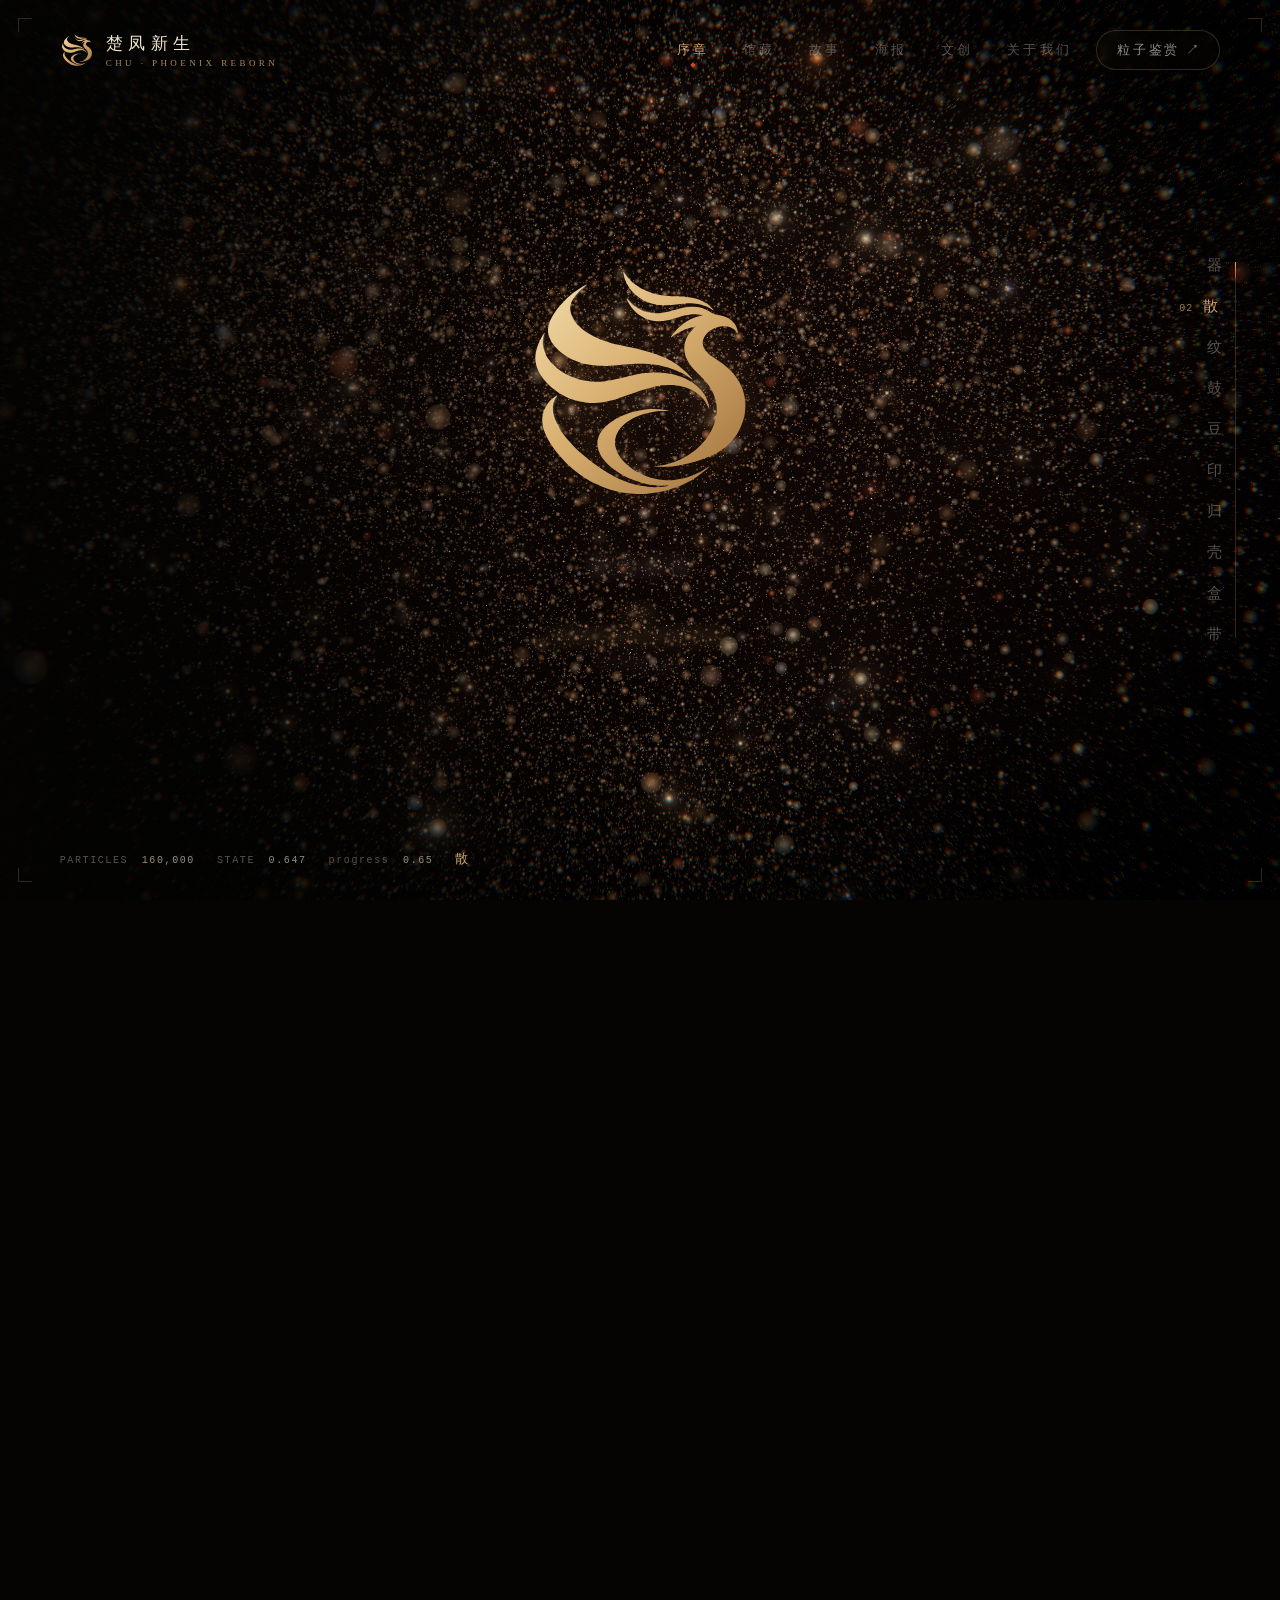
==== commit 78d7c192: "更新：慢网速下进入鉴赏页不再误报无响应 Co-Authored-By: Claude Opus 5.5 <noreply@anthropic.com>" ====
--- a/index.html
+++ b/index.html
@@ -7,7 +7,7 @@
     <meta name="description" content="楚凤新生：十六万粒光点在凤鸟承盘漆器、器盖凤纹、双鸟鼓、云鸟漆豆与楚凤新生四字印之间流转，再一粒不差地回到原处。" />
     <title>楚凤新生 · 光散为尘</title>
     <link rel="icon" type="image/svg+xml" href="/logo.svg" />
-    <script type="module" crossorigin src="/assets/main-BrrA8MWB.js"></script>
+    <script type="module" crossorigin src="/assets/main-oGtvqUx6.js"></script>
     <link rel="modulepreload" crossorigin href="/assets/three.module-DPgZ_WTG.js">
     <link rel="modulepreload" crossorigin href="/assets/GLTFLoader-CM_xmRyU.js">
     <link rel="modulepreload" crossorigin href="/assets/RoomEnvironment-Cb6mkrGG.js">
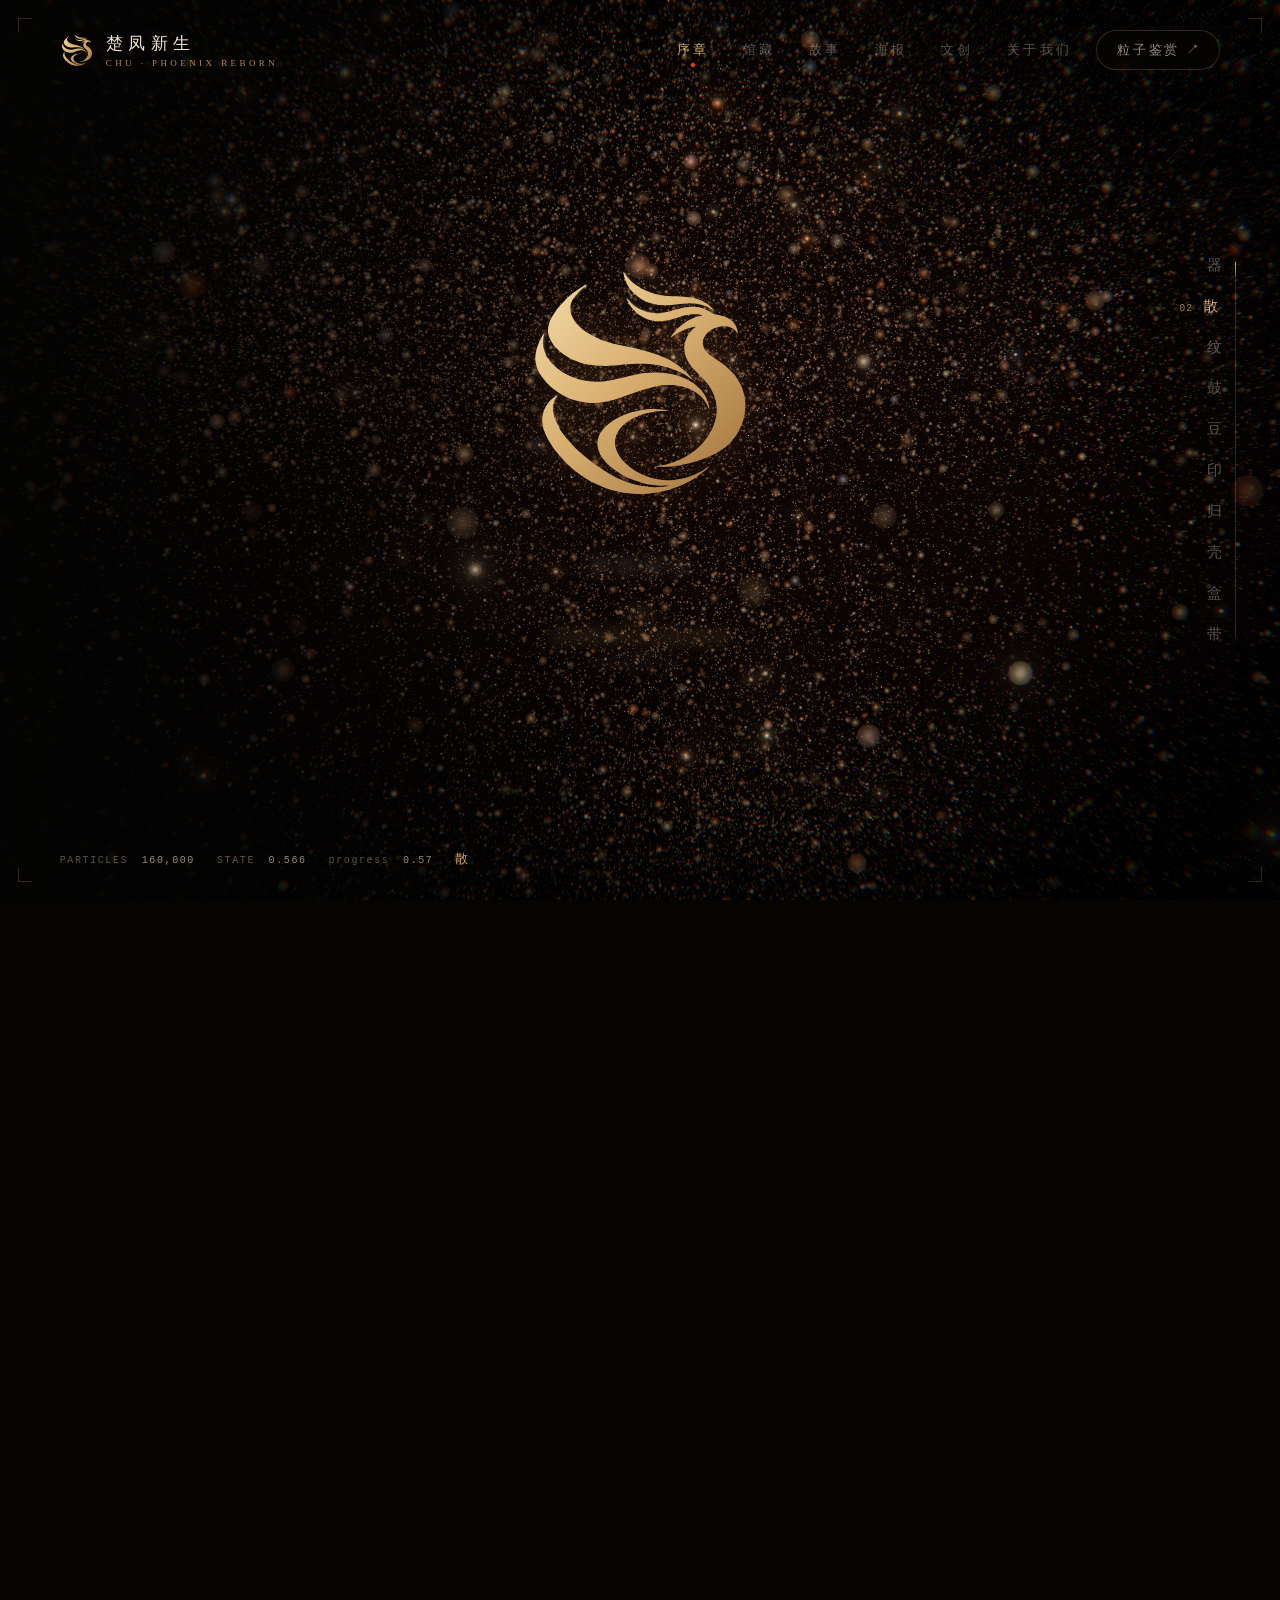
==== commit 90f4d9d9: "手机端降低内存：贴图上限、鉴赏页只保留当前文物、不预取 iPhone Safari 内存超限会整页重载。手机/平板上故事页贴图上限 1024、 鉴赏页 2048，鉴赏页切换后释放其余文物，不再预取相邻" ====
--- a/index.html
+++ b/index.html
@@ -7,7 +7,7 @@
     <meta name="description" content="楚凤新生：十六万粒光点在凤鸟承盘漆器、器盖凤纹、双鸟鼓、云鸟漆豆与楚凤新生四字印之间流转，再一粒不差地回到原处。" />
     <title>楚凤新生 · 光散为尘</title>
     <link rel="icon" type="image/svg+xml" href="/logo.svg" />
-    <script type="module" crossorigin src="/assets/main-oGtvqUx6.js"></script>
+    <script type="module" crossorigin src="/assets/main-Dolts5mN.js"></script>
     <link rel="modulepreload" crossorigin href="/assets/three.module-DPgZ_WTG.js">
     <link rel="modulepreload" crossorigin href="/assets/GLTFLoader-CM_xmRyU.js">
     <link rel="modulepreload" crossorigin href="/assets/RoomEnvironment-Cb6mkrGG.js">
